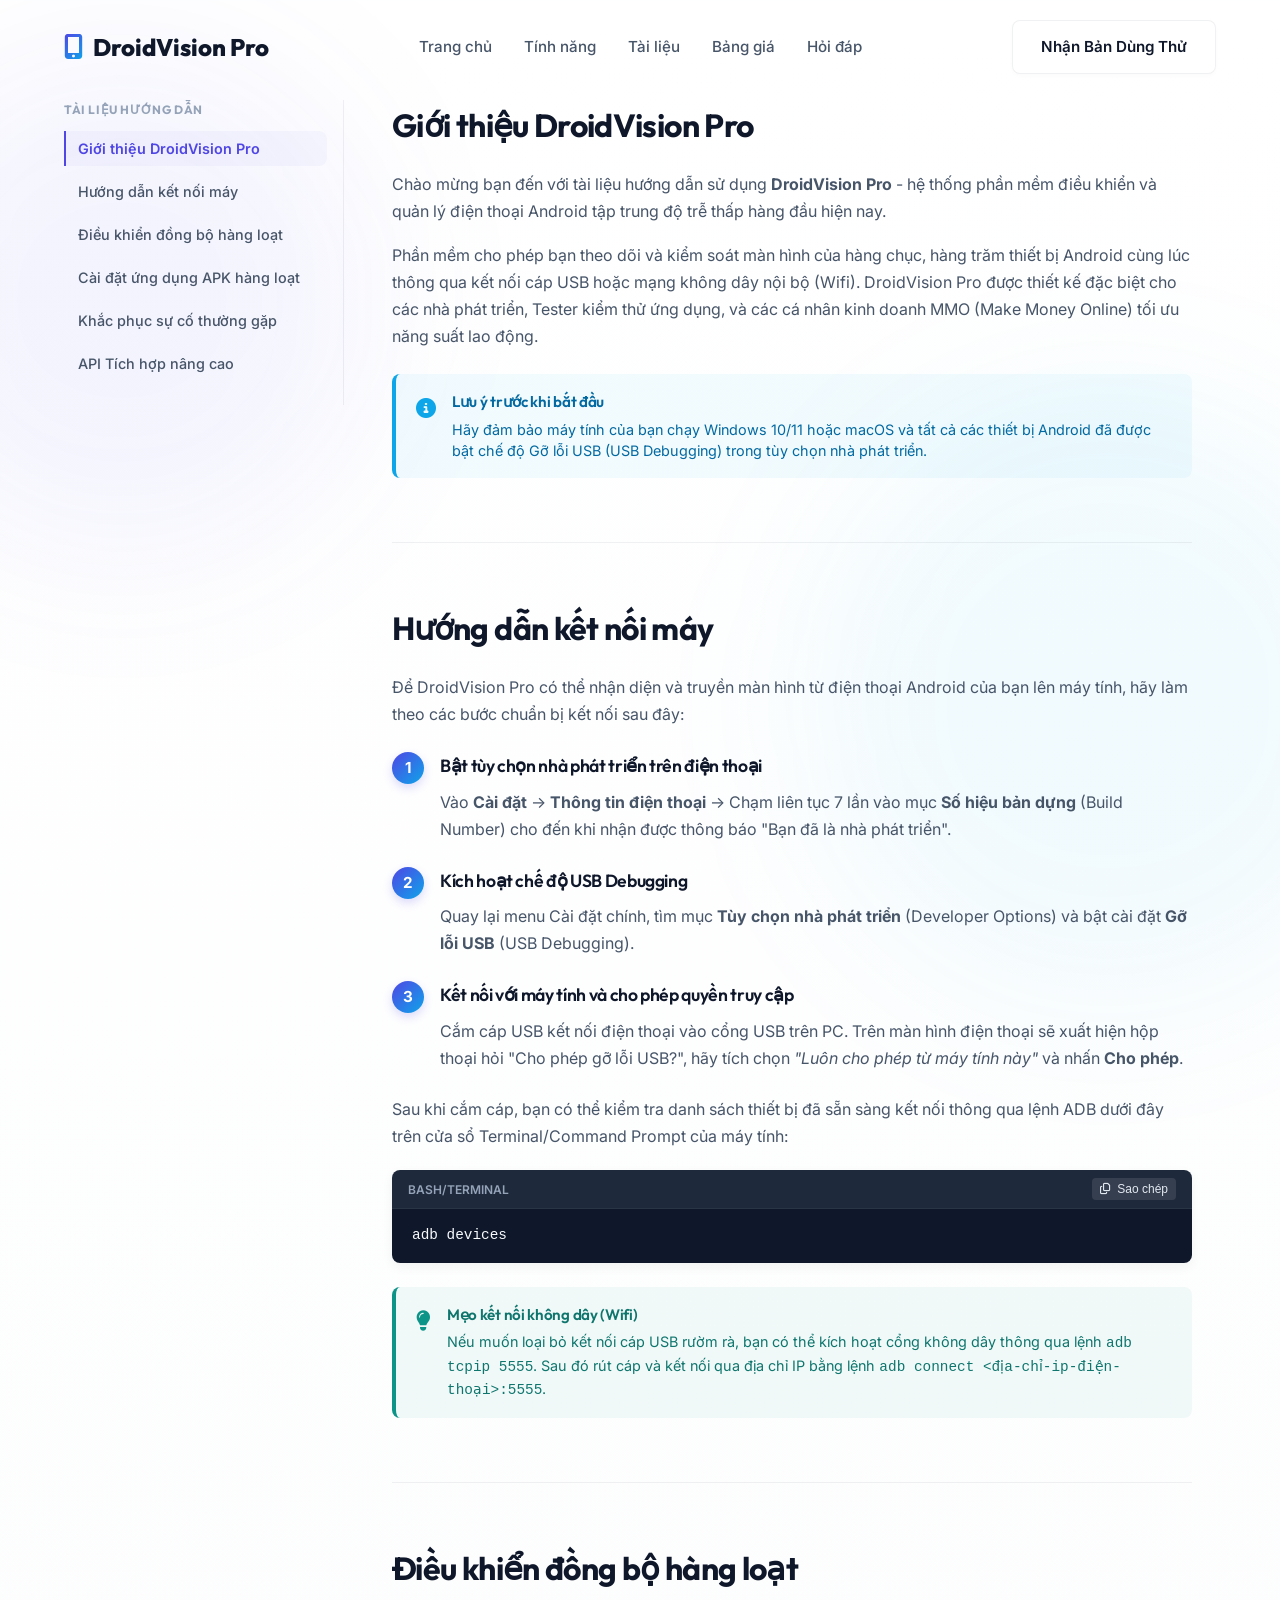
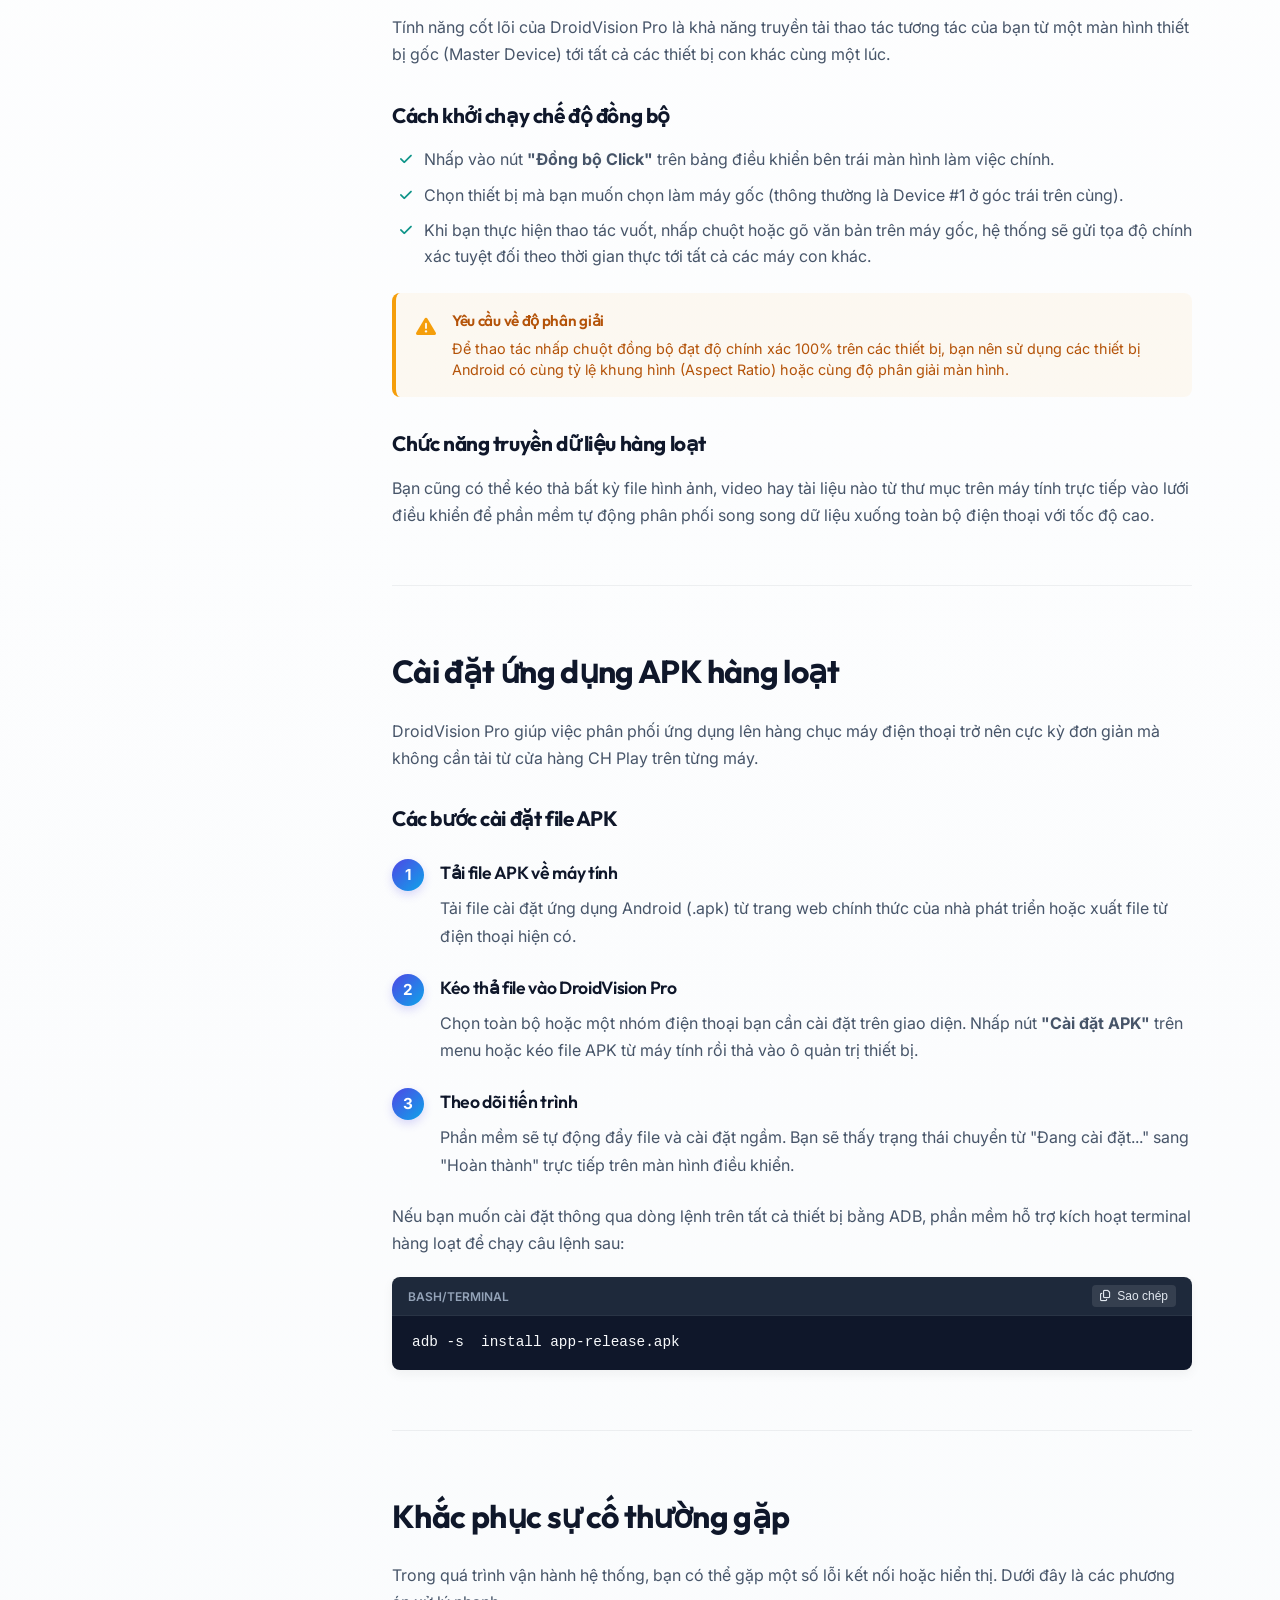
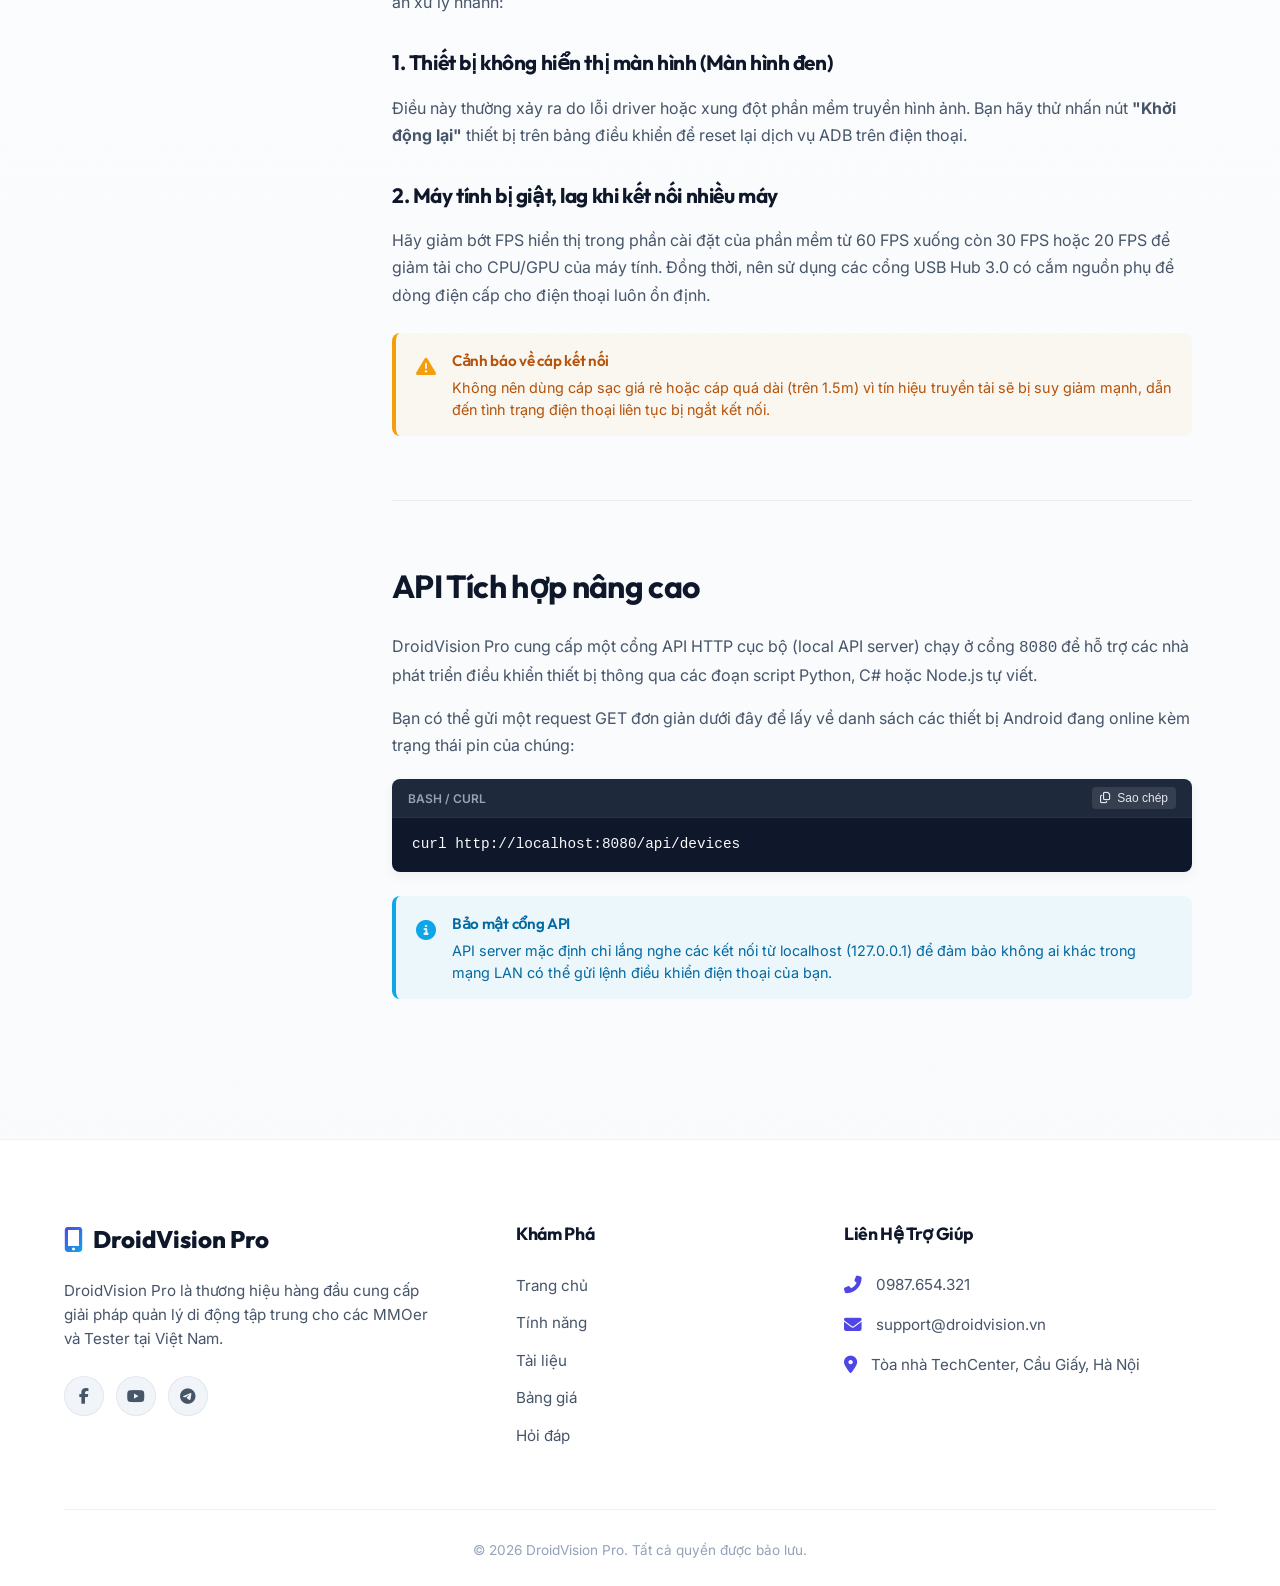
==== docs.html @ 3926209d "test a" ====
<!DOCTYPE html>
<html lang="vi">
<head>
  <meta charset="UTF-8">
  <meta name="viewport" content="width=device-width, initial-scale=1.0">
  <title>Tài liệu hướng dẫn - DroidVision Pro</title>
  <meta name="description" content="Hướng dẫn chi tiết cách kết nối thiết bị Android, điều khiển đồng bộ hàng loạt, cài đặt APK nhanh và khắc phục các sự cố thường gặp trên DroidVision Pro.">
  
  <!-- Font Awesome Icons -->
  <link rel="stylesheet" href="https://cdnjs.cloudflare.com/ajax/libs/font-awesome/6.4.0/css/all.min.css">
  <!-- Custom Stylesheet -->
  <link rel="stylesheet" href="style.css">
</head>
<body>

  <!-- --- HEADER / NAVIGATION --- -->
  <header class="header" id="header">
    <div class="container">
      <a href="index.html" class="logo" id="header-logo">
        <!-- Động: Tải từ data.js -->
      </a>
      
      <nav class="nav-links" id="header-nav-links">
        <!-- Động: Tải các link từ data.js -->
      </nav>

      <div class="nav-cta">
        <a href="index.html#pricing" class="btn btn-secondary" id="header-cta">
          <!-- Động: CTA từ data.js -->
        </a>
      </div>

      <button class="menu-btn" id="menu-open-btn" aria-label="Open mobile menu">
        <i class="fas fa-bars"></i>
      </button>
    </div>
  </header>

  <!-- --- MOBILE NAVIGATION OVERLAY --- -->
  <div class="mobile-nav" id="mobile-nav">
    <!-- Động: Copy link điều hướng vào đây qua JS -->
  </div>

  <!-- --- MAIN DOCUMENTATION CONTENT --- -->
  <main class="docs-layout">
    <!-- Ambient Pastel Orbs to align design theme -->
    <div class="orb orb-1" style="top: 50px; left: -10%;"></div>
    <div class="orb orb-2" style="top: 400px; right: -10%;"></div>

    <div class="container docs-grid">
      
      <!-- Sticky Sidebar Navigation -->
      <aside class="docs-sidebar">
        <h3 class="docs-menu-title" id="docs-sidebar-title">Tài liệu hướng dẫn</h3>
        <ul class="docs-menu-list" id="docs-menu-list">
          <!-- Động: Tải từ docs_data.js -->
        </ul>
      </aside>

      <!-- Documentation Content Area -->
      <article class="docs-content" id="docs-content-area">
        <!-- Động: Tải từ docs_data.js -->
      </article>

    </div>
  </main>

  <!-- --- FOOTER --- -->
  <footer class="footer">
    <div class="container">
      <div class="footer-top">
        <div class="footer-about">
          <div class="logo" id="footer-logo">
            <!-- Động -->
          </div>
          <p class="footer-about-text" id="footer-about-text">
            <!-- Động -->
          </p>
          <div class="footer-socials" id="footer-socials">
            <!-- Động -->
          </div>
        </div>

        <div class="footer-nav">
          <h4 class="footer-title">Khám Phá</h4>
          <ul class="footer-links" id="footer-links-container">
            <!-- Động -->
          </ul>
        </div>

        <div class="footer-info">
          <h4 class="footer-title">Liên Hệ Trợ Giúp</h4>
          <div class="footer-contact" id="footer-contact-container">
            <!-- Động -->
          </div>
        </div>
      </div>

      <div class="footer-bottom">
        <p id="footer-copyright"></p>
      </div>
    </div>
  </footer>

  <!-- Dữ liệu JS -->
  <script src="docs_data.js"></script>
  <script src="data.js"></script>
  <!-- Logic JS chính (phát triển các thành phần Header/Footer động) -->
  <script src="main.js"></script>

  <!-- Script bổ trợ trang tài liệu -->
  <script>
    // Hàm copy nội dung của code block
    function copyCode(button) {
      const container = button.closest('.docs-code-container');
      const codeElement = container.querySelector('.docs-code-pre code');
      if (!codeElement) return;

      const codeText = codeElement.textContent;

      navigator.clipboard.writeText(codeText).then(() => {
        const originalHTML = button.innerHTML;
        button.innerHTML = '<i class="fas fa-check"></i> Đã sao chép';
        button.style.backgroundColor = 'rgba(16, 185, 129, 0.2)';
        button.style.color = '#10b981';

        setTimeout(() => {
          button.innerHTML = originalHTML;
          button.style.backgroundColor = '';
          button.style.color = '';
        }, 2000);
      }).catch(err => {
        console.error('Không thể sao chép văn bản: ', err);
      });
    }

    // Render động nội dung tài liệu từ docsData
    document.addEventListener('DOMContentLoaded', () => {
      const docs = window.docsData;
      if (!docs) {
        console.error("Không tìm thấy dữ liệu docsData từ docs_data.js!");
        return;
      }

      // Đặt tiêu đề sidebar
      const sidebarTitle = document.getElementById('docs-sidebar-title');
      if (sidebarTitle && docs.title) {
        sidebarTitle.textContent = docs.title;
      }

      // Render danh mục bên trái
      const menuList = document.getElementById('docs-menu-list');
      if (menuList) {
        menuList.innerHTML = docs.sections.map((section, idx) => `
          <li class="docs-menu-item ${idx === 0 ? 'active' : ''}" data-target="${section.id}">
            <a href="#${section.id}">${section.title}</a>
          </li>
        `).join('');
      }

      // Render nội dung bên phải
      const contentArea = document.getElementById('docs-content-area');
      if (contentArea) {
        contentArea.innerHTML = docs.sections.map(section => {
          const blocksHtml = section.content.map(block => {
            switch(block.type) {
              case 'paragraph':
                return `<p class="docs-text">${block.text}</p>`;
              case 'subtitle':
                return `<h3 class="docs-section-subtitle">${block.text}</h3>`;
              case 'callout':
                return `
                  <div class="docs-callout ${block.style}">
                    <div class="docs-callout-icon"><i class="fas ${block.icon}"></i></div>
                    <div class="docs-callout-content">
                      <h4 class="docs-callout-title">${block.title}</h4>
                      <p class="docs-callout-desc">${block.desc}</p>
                    </div>
                  </div>
                `;
              case 'steps':
                const stepsHtml = block.items.map(step => `
                  <div class="docs-step">
                    <h4 class="docs-step-title">${step.title}</h4>
                    <p class="docs-text">${step.text}</p>
                  </div>
                `).join('');
                return `<div class="docs-steps">${stepsHtml}</div>`;
              case 'list':
                const listHtml = block.items.map(item => `<li>${item}</li>`).join('');
                return `<ul class="docs-list">${listHtml}</ul>`;
              case 'code':
                return `
                  <div class="docs-code-container">
                    <div class="docs-code-header">
                      <span class="docs-code-lang">${block.lang}</span>
                      <button class="docs-copy-btn" onclick="copyCode(this)"><i class="far fa-copy"></i> Sao chép</button>
                    </div>
                    <div class="docs-code-pre">
                      <pre><code>${block.code}</code></pre>
                    </div>
                  </div>
                `;
              default:
                return '';
            }
          }).join('');

          return `
            <section id="${section.id}" class="docs-section">
              <h2 class="docs-section-title">${section.title}</h2>
              ${blocksHtml}
            </section>
          `;
        }).join('');
      }

      // Khởi chạy Scrollspy
      initScrollspy();
    });

    // Scrollspy và chuyển đổi active trên sidebar menu khi click hoặc cuộn
    function initScrollspy() {
      const sections = document.querySelectorAll('.docs-section');
      const menuItems = document.querySelectorAll('.docs-menu-item');

      function activeMenuOnScroll() {
        let currentSectionId = '';
        const scrollPosition = window.scrollY + 160; // offset tương ứng với thanh header sticky

        sections.forEach(section => {
          const sectionTop = section.offsetTop;
          const sectionHeight = section.offsetHeight;

          if (scrollPosition >= sectionTop && scrollPosition < sectionTop + sectionHeight) {
            currentSectionId = section.getAttribute('id');
          }
        });

        if (currentSectionId) {
          menuItems.forEach(item => {
            item.classList.remove('active');
            if (item.getAttribute('data-target') === currentSectionId) {
              item.classList.add('active');
            }
          });
        }

        // Nếu ở đầu trang thì mặc định highlight mục đầu tiên
        if (window.scrollY < 100 && menuItems.length > 0) {
          menuItems.forEach(item => item.classList.remove('active'));
          menuItems[0].classList.add('active');
        }
      }

      window.addEventListener('scroll', activeMenuOnScroll);
      activeMenuOnScroll(); // chạy lần đầu khi load
    }
  </script>
</body>
</html>
---- style.css ----
/* Import Google Fonts - Outfit & Inter */
@import url('https://fonts.googleapis.com/css2?family=Inter:wght@300;400;500;600;700&family=Outfit:wght@400;500;600;700;800&display=swap');

/* --- Cấu hình biến CSS toàn hệ thống (Light Theme) --- */
:root {
  --font-primary: 'Inter', sans-serif;
  --font-display: 'Outfit', sans-serif;

  /* Bảng màu chính (Premium Light Mode) */
  --bg-main: #f8fafc; /* Xám Slate cực nhạt */
  --bg-section-alt: #f1f5f9; /* Xám Slate nhạt hơn để chia khối */
  --bg-surface: rgba(255, 255, 255, 0.75);
  --bg-surface-hover: rgba(255, 255, 255, 0.95);
  --border-color: rgba(15, 23, 42, 0.06);
  --border-color-active: rgba(79, 70, 229, 0.3);

  --text-primary: #0f172a; /* Xám đen Slate đậm */
  --text-secondary: #475569; /* Xám Slate vừa */
  --text-muted: #94a3b8; /* Xám nhạt */

  --color-primary: #4f46e5; /* Indigo */
  --color-secondary: #0ea5e9; /* Sky Blue */
  --color-accent: #0d9488; /* Teal */

  --gradient-primary: linear-gradient(135deg, #4f46e5 0%, #0ea5e9 100%);
  --gradient-secondary: linear-gradient(135deg, #ec4899 0%, #8b5cf6 100%);
  --gradient-light-bg: linear-gradient(180deg, #ffffff 0%, #f8fafc 100%);
  
  --shadow-card: 0 10px 30px rgba(15, 23, 42, 0.03), 0 1px 3px rgba(15, 23, 42, 0.02);
  --shadow-glow: 0 15px 35px rgba(79, 70, 229, 0.08);
  --shadow-window: 0 30px 60px rgba(15, 23, 42, 0.12), 0 5px 15px rgba(15, 23, 42, 0.04);

  --radius-sm: 8px;
  --radius-md: 16px;
  --radius-lg: 24px;

  --transition-fast: 0.2s ease;
  --transition-normal: 0.3s cubic-bezier(0.4, 0, 0.2, 1);
  --transition-slow: 0.6s cubic-bezier(0.4, 0, 0.2, 1);
}

/* --- Khởi tạo và thiết lập cơ bản --- */
* {
  margin: 0;
  padding: 0;
  box-sizing: border-box;
}

html {
  scroll-behavior: smooth;
}

body {
  font-family: var(--font-primary);
  background-color: var(--bg-main);
  background-image: var(--gradient-light-bg);
  color: var(--text-primary);
  line-height: 1.6;
  overflow-x: hidden;
  position: relative;
}

a {
  text-decoration: none;
  color: inherit;
  transition: var(--transition-fast);
}

img {
  max-width: 100%;
  height: auto;
  display: block;
}

/* --- Container chung --- */
.container {
  width: 100%;
  max-width: 1200px;
  margin: 0 auto;
  padding: 0 24px;
}

/* --- Hiệu ứng chữ chuyển màu --- */
.text-gradient {
  background: var(--gradient-primary);
  -webkit-background-clip: text;
  -webkit-text-fill-color: transparent;
}

/* --- Typography hệ thống --- */
h1, h2, h3, h4 {
  font-family: var(--font-display);
  font-weight: 700;
  letter-spacing: -0.02em;
}

.section-header {
  text-align: center;
  margin-bottom: 60px;
  max-width: 700px;
  margin-left: auto;
  margin-right: auto;
}

.section-badge {
  display: inline-block;
  padding: 6px 16px;
  border-radius: 100px;
  background: rgba(79, 70, 229, 0.06);
  border: 1px solid rgba(79, 70, 229, 0.1);
  color: var(--color-primary);
  font-size: 0.85rem;
  font-weight: 600;
  margin-bottom: 16px;
  text-transform: uppercase;
  letter-spacing: 0.05em;
}

.section-title {
  font-size: 2.5rem;
  line-height: 1.2;
  margin-bottom: 16px;
  color: var(--text-primary);
}

.section-subtitle {
  color: var(--text-secondary);
  font-size: 1.1rem;
}

/* --- Thiết kế Nút (Buttons) --- */
.btn {
  display: inline-flex;
  align-items: center;
  justify-content: center;
  padding: 14px 28px;
  font-weight: 600;
  border-radius: var(--radius-sm);
  transition: var(--transition-normal);
  font-size: 0.95rem;
  cursor: pointer;
  border: none;
  font-family: var(--font-primary);
  gap: 8px;
}

.btn-primary {
  background: var(--gradient-primary);
  color: #fff;
  box-shadow: 0 4px 15px rgba(79, 70, 229, 0.2);
}

.btn-primary:hover {
  transform: translateY(-2px);
  box-shadow: 0 8px 25px rgba(79, 70, 229, 0.35);
}

.btn-secondary {
  background: #ffffff;
  color: var(--text-primary);
  border: 1px solid var(--border-color);
  box-shadow: 0 2px 4px rgba(0, 0, 0, 0.02);
}

.btn-secondary:hover {
  background: var(--bg-section-alt);
  border-color: rgba(0, 0, 0, 0.1);
  transform: translateY(-2px);
}

/* --- Navigation Bar --- */
.header {
  position: fixed;
  top: 0;
  left: 0;
  right: 0;
  z-index: 1000;
  padding: 20px 0;
  transition: var(--transition-normal);
}

.header.scrolled {
  background: rgba(255, 255, 255, 0.85);
  backdrop-filter: blur(16px);
  padding: 14px 0;
  border-bottom: 1px solid var(--border-color);
  box-shadow: 0 4px 20px rgba(0, 0, 0, 0.02);
}

.header .container {
  display: flex;
  align-items: center;
  justify-content: space-between;
}

.logo {
  display: flex;
  align-items: center;
  gap: 10px;
  font-size: 1.5rem;
  font-family: var(--font-display);
  font-weight: 800;
  color: var(--text-primary);
}

.logo i {
  color: var(--color-primary);
  font-size: 1.6rem;
  background: var(--gradient-primary);
  -webkit-background-clip: text;
  -webkit-text-fill-color: transparent;
}

.nav-links {
  display: flex;
  gap: 32px;
  align-items: center;
}

.nav-link {
  color: var(--text-secondary);
  font-weight: 500;
  font-size: 0.95rem;
}

.nav-link:hover {
  color: var(--color-primary);
}

.nav-cta {
  display: flex;
  align-items: center;
}

/* Nút mobile menu hamburger */
.menu-btn {
  display: none;
  background: transparent;
  border: none;
  color: var(--text-primary);
  font-size: 1.5rem;
  cursor: pointer;
}

/* --- Hero Section --- */
.hero {
  padding-top: 160px;
  padding-bottom: 80px;
  position: relative;
  overflow: hidden;
}

.hero-grid {
  display: grid;
  grid-template-columns: 1fr 1.1fr;
  align-items: center;
  gap: 50px;
}

.hero-badge {
  display: inline-flex;
  align-items: center;
  gap: 8px;
  padding: 6px 14px;
  background: rgba(14, 165, 230, 0.08);
  border: 1px solid rgba(14, 165, 230, 0.15);
  color: var(--color-secondary);
  border-radius: 100px;
  font-size: 0.85rem;
  font-weight: 600;
  margin-bottom: 20px;
}

.hero-badge i {
  font-size: 0.8rem;
}

.hero-title {
  font-size: 3.5rem;
  line-height: 1.15;
  margin-bottom: 20px;
  color: var(--text-primary);
}

.hero-subtitle {
  color: var(--text-secondary);
  font-size: 1.15rem;
  margin-bottom: 30px;
  max-width: 520px;
}

.hero-list-features {
  list-style: none;
  margin-bottom: 40px;
}

.hero-list-features li {
  display: flex;
  align-items: center;
  gap: 12px;
  color: var(--text-secondary);
  font-weight: 500;
  margin-bottom: 12px;
  font-size: 1rem;
}

.hero-list-features li i {
  color: var(--color-accent);
  font-size: 1.1rem;
}

.hero-ctas {
  display: flex;
  gap: 16px;
}

/* --- KHỐI CẦU PHÁT SÁNG NỀN (Ambient Pastel Orbs) --- */
.orb {
  position: absolute;
  border-radius: 50%;
  filter: blur(80px);
  z-index: -1;
  pointer-events: none;
}

.orb-1 {
  top: 10%;
  left: -10%;
  width: 500px;
  height: 500px;
  background: rgba(79, 70, 229, 0.06);
  animation: drift 15s ease-in-out infinite alternate;
}

.orb-2 {
  top: 30%;
  right: -10%;
  width: 600px;
  height: 600px;
  background: rgba(14, 165, 230, 0.05);
  animation: drift 20s ease-in-out infinite alternate-reverse;
}

.orb-3 {
  bottom: 10%;
  left: 20%;
  width: 400px;
  height: 400px;
  background: rgba(16, 185, 129, 0.04);
}

@keyframes drift {
  0% { transform: translate(0, 0) scale(1); }
  100% { transform: translate(50px, 50px) scale(1.1); }
}


/* ========================================================
   BỘ GIẢ LẬP TƯƠNG TÁC HERO SIMULATOR (LIGHT THEME)
   ======================================================== */
.simulator-wrapper {
  perspective: 1000px;
  width: 100%;
}

.simulator-window {
  background: #ffffff;
  border: 1px solid rgba(15, 23, 42, 0.08);
  border-radius: var(--radius-md);
  box-shadow: var(--shadow-window);
  overflow: hidden;
  display: flex;
  flex-direction: column;
  height: 480px;
  transform: rotateY(-3deg) rotateX(1deg);
  transition: transform 0.5s ease;
}

.simulator-window:hover {
  transform: rotateY(0deg) rotateX(0deg);
}

/* Sim Header */
.sim-header {
  background: #f1f5f9;
  border-bottom: 1px solid rgba(15, 23, 42, 0.06);
  padding: 12px 20px;
  display: flex;
  align-items: center;
  justify-content: space-between;
  user-select: none;
}

.sim-dots {
  display: flex;
  gap: 6px;
}

.sim-dots .dot {
  width: 10px;
  height: 10px;
  border-radius: 50%;
}

.sim-dots .dot.red { background: #ff5f56; }
.sim-dots .dot.yellow { background: #ffbd2e; }
.sim-dots .dot.green { background: #27c93f; }

.sim-title {
  font-size: 0.78rem;
  font-weight: 600;
  color: var(--text-secondary);
  font-family: var(--font-primary);
}

.sim-status {
  display: flex;
  align-items: center;
  gap: 6px;
  font-size: 0.75rem;
  font-weight: 600;
  color: var(--color-accent);
}

.pulse-indicator {
  width: 8px;
  height: 8px;
  background-color: var(--color-accent);
  border-radius: 50%;
  box-shadow: 0 0 0 rgba(16, 185, 129, 0.4);
  animation: pulse-green 1.5s infinite;
}

@keyframes pulse-green {
  0% { box-shadow: 0 0 0 0 rgba(16, 185, 129, 0.7); }
  70% { box-shadow: 0 0 0 8px rgba(16, 185, 129, 0); }
  100% { box-shadow: 0 0 0 0 rgba(16, 185, 129, 0); }
}

/* Sim Content Body */
.sim-body {
  display: flex;
  flex: 1;
  overflow: hidden;
  background: #f8fafc;
}

/* Sim Sidebar */
.sim-sidebar {
  width: 170px;
  background: #ffffff;
  border-right: 1px solid rgba(15, 23, 42, 0.05);
  padding: 16px 12px;
  display: flex;
  flex-direction: column;
  gap: 8px;
}

.sim-sidebar-title {
  font-size: 0.68rem;
  font-weight: 700;
  color: var(--text-muted);
  letter-spacing: 0.05em;
  margin-bottom: 8px;
  padding-left: 8px;
}

.sim-action-btn {
  width: 100%;
  padding: 10px 12px;
  border-radius: var(--radius-sm);
  background: transparent;
  border: 1px solid transparent;
  color: var(--text-secondary);
  font-size: 0.8rem;
  font-weight: 600;
  text-align: left;
  cursor: pointer;
  display: flex;
  align-items: center;
  gap: 10px;
  transition: var(--transition-fast);
}

.sim-action-btn i {
  font-size: 0.85rem;
  width: 16px;
  text-align: center;
}

.sim-action-btn:hover {
  background: #f1f5f9;
  color: var(--text-primary);
}

.sim-action-btn.active {
  background: rgba(79, 70, 229, 0.06);
  border-color: rgba(79, 70, 229, 0.15);
  color: var(--color-primary);
}

.sim-hud-stats {
  margin-top: auto;
  border-top: 1px solid rgba(15, 23, 42, 0.05);
  padding-top: 12px;
  display: flex;
  flex-direction: column;
  gap: 6px;
}

.hud-stat-item {
  display: flex;
  justify-content: space-between;
  font-size: 0.72rem;
  font-weight: 500;
}

.hud-stat-item .label { color: var(--text-muted); }
.hud-stat-item .val { font-weight: 600; }
.hud-stat-item .text-green { color: var(--color-accent); }
.hud-stat-item .text-blue { color: var(--color-secondary); }

/* Sim Phones Grid */
.sim-phones-grid {
  flex: 1;
  display: grid;
  grid-template-columns: 1fr 1fr;
  grid-template-rows: 1fr 1fr;
  gap: 12px;
  padding: 16px;
  overflow: hidden;
}

/* Phone Card */
.sim-phone-card {
  background: #ffffff;
  border: 1px solid rgba(15, 23, 42, 0.06);
  border-radius: var(--radius-sm);
  padding: 8px;
  display: flex;
  flex-direction: column;
  box-shadow: 0 4px 10px rgba(0, 0, 0, 0.01);
  overflow: hidden;
}

.phone-info-bar {
  display: flex;
  justify-content: space-between;
  font-size: 0.65rem;
  font-weight: 600;
  color: var(--text-secondary);
  margin-bottom: 6px;
}

.phone-info-bar .phone-ip {
  color: var(--text-muted);
}

.phone-screen-container {
  flex: 1;
  background: #000000;
  border-radius: 6px;
  position: relative;
  overflow: hidden;
  box-shadow: inset 0 0 10px rgba(0, 0, 0, 0.8);
}

/* Phone notch camera */
.phone-notch {
  position: absolute;
  top: 2px;
  left: 50%;
  transform: translateX(-50%);
  width: 30px;
  height: 6px;
  background: #000;
  border-radius: 10px;
  z-index: 10;
}

/* Phone App Mockup */
.phone-screen {
  width: 100%;
  height: 100%;
  display: flex;
  flex-direction: column;
  background: #f8fafc;
  color: #000;
  font-size: 0.6rem;
  transition: transform 0.5s ease;
}

/* APP: Facebook */
.app-facebook {
  background: #f0f2f5;
}
.app-facebook .app-header {
  background: #ffffff;
  padding: 4px 6px;
  border-bottom: 1px solid #e4e6eb;
  color: #1877f2;
  font-weight: 700;
  display: flex;
  align-items: center;
  gap: 4px;
}
.app-facebook .app-body {
  padding: 4px;
  display: flex;
  flex-direction: column;
  gap: 4px;
  overflow: hidden;
}
.app-facebook .post-card {
  background: #ffffff;
  border-radius: 4px;
  padding: 4px;
  display: flex;
  gap: 4px;
}
.app-facebook .avatar {
  width: 10px;
  height: 10px;
  border-radius: 50%;
  background: #ccc;
}
.app-facebook .post-lines {
  display: flex;
  flex-direction: column;
  gap: 2px;
  flex: 1;
}
.app-facebook .line {
  height: 3px;
  background: #e4e6eb;
  border-radius: 2px;
}
.app-facebook .line.short { width: 40%; }
.app-facebook .line.long { width: 90%; }
.app-facebook .app-footer {
  margin-top: auto;
  background: #ffffff;
  border-top: 1px solid #e4e6eb;
  display: flex;
  justify-content: space-around;
  padding: 3px 0;
}

/* APP: TikTok */
.app-tiktok {
  background: #000000;
  color: #ffffff;
}
.app-tiktok .app-header {
  display: flex;
  justify-content: center;
  gap: 10px;
  padding: 4px 0;
  font-weight: 600;
}
.app-tiktok .app-header span.active {
  border-bottom: 1.5px solid #fff;
}
.app-tiktok .tiktok-video {
  flex: 1;
  position: relative;
  display: flex;
  align-items: center;
  justify-content: center;
}
.app-tiktok .tiktok-logo {
  font-size: 2.2rem;
  color: #25f4ee;
  text-shadow: 2px 0 #fe2c55;
  opacity: 0.35;
}
.app-tiktok .tiktok-actions {
  position: absolute;
  right: 4px;
  bottom: 10px;
  display: flex;
  flex-direction: column;
  gap: 6px;
}
.app-tiktok .action-circle {
  width: 14px;
  height: 14px;
  border-radius: 50%;
  background: rgba(255,255,255,0.15);
  display: flex;
  align-items: center;
  justify-content: center;
  font-size: 0.45rem;
}
.app-tiktok .action-circle.text-red {
  color: #fe2c55;
}
.app-tiktok .tiktok-desc {
  position: absolute;
  left: 6px;
  bottom: 6px;
  display: flex;
  flex-direction: column;
  gap: 2px;
}
.app-tiktok .user { font-weight: 600; color: #fff; }
.app-tiktok .desc-line { color: rgba(255,255,255,0.8); }

/* APP: Shopee */
.app-shopee {
  background: #f5f5f5;
}
.app-shopee .bg-orange {
  background: #ee4d2d;
}
.app-shopee .app-header {
  padding: 4px 6px;
  display: flex;
  align-items: center;
  gap: 4px;
}
.app-shopee .app-body {
  padding: 4px;
  display: flex;
  flex-direction: column;
  gap: 4px;
}
.app-shopee .shopee-search {
  height: 8px;
  background: #ffffff;
  border-radius: 2px;
  border: 1px solid #ee4d2d;
}
.app-shopee .shopee-products-grid {
  display: grid;
  grid-template-columns: 1fr 1fr;
  gap: 4px;
}
.app-shopee .shopee-item {
  height: 40px;
  background: #ffffff;
  border-radius: 2px;
}
.app-shopee .app-footer {
  margin-top: auto;
  background: #ffffff;
  display: flex;
  justify-content: space-around;
  padding: 3px 0;
  border-top: 1px solid #e8e8e8;
}

/* APP: Chrome Browser */
.app-chrome .bg-light {
  background: #f1f3f4;
}
.app-chrome .app-header {
  padding: 4px;
  border-bottom: 1px solid #dadce0;
}
.app-chrome .chrome-search-bar {
  background: #ffffff;
  border-radius: 10px;
  padding: 2px 8px;
  font-size: 0.5rem;
  border: 1px solid #dadce0;
  color: #3c4043;
}
.app-chrome .app-body {
  padding: 6px;
}
.app-chrome .chrome-web-page {
  background: #ffffff;
  border: 1px solid #dadce0;
  border-radius: 4px;
  padding: 6px;
  display: flex;
  flex-direction: column;
  gap: 4px;
  min-height: 100px;
}
.app-chrome .web-banner {
  height: 20px;
  background: #e8eaed;
  border-radius: 2px;
}
.app-chrome .web-line {
  height: 3px;
  background: #f1f3f4;
  border-radius: 2px;
}

/* INTERACTIVE OVERLAYS IN PHONES */

/* Overlay: Click ripple */
.click-ripple {
  position: absolute;
  width: 16px;
  height: 16px;
  background: rgba(79, 70, 229, 0.4);
  border: 1.5px solid #4f46e5;
  border-radius: 50%;
  top: 50%;
  left: 50%;
  transform: translate(-50%, -50%) scale(0);
  opacity: 0;
  pointer-events: none;
  z-index: 5;
}

.click-ripple.animate {
  animation: ripple-out 0.6s cubic-bezier(0.1, 0.8, 0.3, 1);
}

@keyframes ripple-out {
  0% { transform: translate(-50%, -50%) scale(0); opacity: 1; }
  100% { transform: translate(-50%, -50%) scale(2.2); opacity: 0; }
}

/* Overlay: File Transfer */
.file-transfer-overlay {
  position: absolute;
  top: 0;
  left: 0;
  width: 100%;
  height: 100%;
  background: rgba(255, 255, 255, 0.85);
  display: flex;
  flex-direction: column;
  align-items: center;
  justify-content: center;
  gap: 8px;
  opacity: 0;
  pointer-events: none;
  z-index: 6;
  font-size: 0.68rem;
  color: var(--color-primary);
  font-weight: 600;
  padding: 0 12px;
  transition: opacity 0.3s ease;
}

.file-transfer-overlay.active {
  opacity: 1;
}

.file-transfer-overlay .progress-bar {
  width: 100%;
  height: 5px;
  background: #e2e8f0;
  border-radius: 100px;
  overflow: hidden;
}

.file-transfer-overlay .progress-fill {
  width: 0%;
  height: 100%;
  background: var(--gradient-primary);
  transition: width 0.1s linear;
}

/* Overlay: APK Installation */
.apk-progress-overlay {
  position: absolute;
  top: 0;
  left: 0;
  width: 100%;
  height: 100%;
  background: rgba(255, 255, 255, 0.85);
  display: flex;
  flex-direction: column;
  align-items: center;
  justify-content: center;
  gap: 8px;
  opacity: 0;
  pointer-events: none;
  z-index: 6;
  font-size: 0.68rem;
  color: var(--text-primary);
  font-weight: 600;
  padding: 0 12px;
  transition: opacity 0.3s ease;
}

.apk-progress-overlay.active {
  opacity: 1;
}

.apk-progress-overlay .progress-bar {
  width: 100%;
  height: 5px;
  background: #e2e8f0;
  border-radius: 100px;
  overflow: hidden;
}

.apk-progress-overlay .progress-fill {
  width: 0%;
  height: 100%;
  background: var(--gradient-primary);
  transition: width 0.1s linear;
}

/* Overlay: Rebooting */
.reboot-overlay {
  position: absolute;
  top: 0;
  left: 0;
  width: 100%;
  height: 100%;
  background: #000000;
  color: #ffffff;
  display: flex;
  flex-direction: column;
  align-items: center;
  justify-content: center;
  gap: 6px;
  opacity: 0;
  pointer-events: none;
  z-index: 7;
  font-size: 0.65rem;
  font-weight: 500;
  transition: opacity 0.3s ease;
}

.reboot-overlay.active {
  opacity: 1;
}

.reboot-overlay i {
  font-size: 1.4rem;
  animation: pulse-white 1.2s infinite alternate;
}

@keyframes pulse-white {
  0% { transform: scale(0.9); opacity: 0.6; }
  100% { transform: scale(1.1); opacity: 1; }
}


/* --- Workflow Section (Setup Steps) --- */
.workflow {
  padding: 60px 0;
  border-top: 1px solid var(--border-color);
  border-bottom: 1px solid var(--border-color);
  background: #ffffff;
}

.workflow-steps {
  display: grid;
  grid-template-columns: repeat(3, 1fr);
  gap: 30px;
  margin-top: 40px;
  position: relative;
}

/* Đường nối đứt đoạn giữa các bước trên Desktop */
@media (min-width: 769px) {
  .workflow-steps::before {
    content: '';
    position: absolute;
    top: 50px;
    left: 15%;
    right: 15%;
    height: 2px;
    background: linear-gradient(90deg, transparent, rgba(79, 70, 229, 0.15) 30%, rgba(79, 70, 229, 0.15) 70%, transparent);
    z-index: 1;
  }
}

.workflow-step-card {
  background: #ffffff;
  border: 1px solid var(--border-color);
  border-radius: var(--radius-md);
  padding: 32px;
  box-shadow: var(--shadow-card);
  transition: var(--transition-normal);
  position: relative;
  z-index: 2;
}

.workflow-step-card:hover {
  transform: translateY(-6px);
  border-color: rgba(79, 70, 229, 0.2);
  box-shadow: 0 20px 40px rgba(79, 70, 229, 0.04);
}

.step-header {
  display: flex;
  justify-content: space-between;
  align-items: center;
  margin-bottom: 20px;
}

.step-number {
  font-family: var(--font-display);
  font-size: 2.5rem;
  font-weight: 800;
  line-height: 1;
  background: var(--gradient-primary);
  -webkit-background-clip: text;
  -webkit-text-fill-color: transparent;
  opacity: 0.8;
}

.step-icon-box {
  width: 48px;
  height: 48px;
  border-radius: 50%;
  background: rgba(79, 70, 229, 0.05);
  color: var(--color-primary);
  display: flex;
  align-items: center;
  justify-content: center;
  font-size: 1.25rem;
  box-shadow: 0 4px 10px rgba(79, 70, 229, 0.05);
}

.workflow-step-card:hover .step-icon-box {
  background: var(--gradient-primary);
  color: #ffffff;
  transform: rotate(360deg);
  transition: transform 0.6s ease, background 0.3s ease;
}

.step-title {
  font-size: 1.2rem;
  font-weight: 700;
  color: var(--text-primary);
  margin-bottom: 10px;
}

.step-desc {
  font-size: 0.95rem;
  color: var(--text-secondary);
  line-height: 1.5;
}

/* Responsive cho Workflow */
@media (max-width: 768px) {
  .workflow-steps {
    grid-template-columns: 1fr;
    gap: 20px;
  }
}

/* --- Features Section (Interactive Showcase) --- */
.features {
  padding: 60px 0;
  background: var(--bg-section-alt);
}

.features-interactive {
  display: grid;
  grid-template-columns: 400px 1fr;
  gap: 50px;
  margin-top: 50px;
}

.features-tabs {
  display: flex;
  flex-direction: column;
  gap: 16px;
}

.feature-tab {
  background: #ffffff;
  border: 1px solid var(--border-color);
  border-radius: var(--radius-md);
  padding: 24px;
  cursor: pointer;
  transition: var(--transition-normal);
  text-align: left;
  display: flex;
  gap: 20px;
  box-shadow: var(--shadow-card);
}

.feature-tab:hover {
  transform: translateY(-2px);
  border-color: rgba(79, 70, 229, 0.15);
}

.feature-tab-icon {
  width: 48px;
  height: 48px;
  border-radius: 12px;
  background: #f1f5f9;
  display: flex;
  align-items: center;
  justify-content: center;
  color: var(--text-secondary);
  font-size: 1.25rem;
  flex-shrink: 0;
  transition: var(--transition-normal);
}

.feature-tab-info {
  display: flex;
  flex-direction: column;
  gap: 6px;
}

.feature-tab-title {
  font-size: 1.15rem;
  font-weight: 700;
  color: var(--text-primary);
}

.feature-tab-desc {
  color: var(--text-secondary);
  font-size: 0.9rem;
  line-height: 1.4;
}

/* Tab trạng thái Active */
.feature-tab.active {
  background: #ffffff;
  border-color: var(--color-primary);
  box-shadow: 0 10px 25px rgba(79, 70, 229, 0.05);
}

.feature-tab.active .feature-tab-icon {
  background: var(--gradient-primary);
  color: #fff;
  box-shadow: 0 4px 12px rgba(79, 70, 229, 0.2);
}

/* Showcase Content */
.feature-showcase-panel {
  background: #ffffff;
  border: 1px solid var(--border-color);
  border-radius: var(--radius-lg);
  padding: 40px;
  display: flex;
  flex-direction: column; /* Trở lại chiều dọc chuyên nghiệp */
  justify-content: flex-start;
  gap: 24px;
  box-shadow: var(--shadow-card);
  position: relative;
  min-height: 520px;
}

.feature-showcase-text {
  width: 100%;
}

.feature-showcase-title {
  font-size: 1.8rem;
  margin-bottom: 12px;
  color: var(--text-primary);
}

.feature-showcase-desc {
  color: var(--text-secondary);
  font-size: 1rem;
}

.feature-showcase-img-box {
  width: 100%;
  background: transparent; /* Loại bỏ nền xám */
  border: none; /* Loại bỏ viền hộp */
  display: flex;
  align-items: center;
  justify-content: center;
}

.feature-showcase-img {
  width: 100%;
  max-width: 580px; /* Giới hạn độ rộng hợp lý */
  height: auto; /* Chiều cao thích ứng tỷ lệ thực tế */
  border-radius: var(--radius-md);
  box-shadow: 0 15px 35px rgba(0, 0, 0, 0.05); /* Đổ bóng trực tiếp cực sang */
  transition: opacity 0.4s ease;
}

/* --- Gallery Section --- */
.gallery {
  padding: 60px 0;
  background: #ffffff;
}

.gallery-grid {
  display: grid;
  grid-template-columns: repeat(3, 1fr);
  gap: 30px;
}

.gallery-card {
  background: #ffffff;
  border: 1px solid var(--border-color);
  border-radius: var(--radius-md);
  overflow: hidden;
  transition: var(--transition-normal);
  box-shadow: var(--shadow-card);
}

.gallery-card:hover {
  transform: translateY(-8px);
  border-color: rgba(79, 70, 229, 0.2);
  box-shadow: 0 20px 40px rgba(0, 0, 0, 0.03);
}

.gallery-img-container {
  overflow: hidden;
  background: #f1f5f9;
  display: flex;
  align-items: center;
  justify-content: center;
}

.gallery-img {
  width: 100%;
  height: auto;
  display: block;
  transition: transform 0.5s ease;
}

.gallery-card:hover .gallery-img {
  transform: scale(1.08);
}

.gallery-info {
  padding: 24px;
}

.gallery-title {
  font-size: 1.2rem;
  margin-bottom: 8px;
  color: var(--text-primary);
}

.gallery-desc {
  color: var(--text-secondary);
  font-size: 0.9rem;
}

/* --- Pricing Section --- */
.pricing {
  padding: 60px 0;
  background: var(--bg-section-alt);
}

/* Pricing Switch / Toggle */
.pricing-toggle-wrapper {
  display: inline-flex;
  align-items: center;
  justify-content: center;
  gap: 16px;
  margin-top: 30px;
  background: #ffffff;
  padding: 8px 20px;
  border-radius: 100px;
  border: 1px solid var(--border-color);
  box-shadow: var(--shadow-card);
}

.toggle-label {
  font-size: 0.9rem;
  font-weight: 600;
  color: var(--text-secondary);
  cursor: pointer;
  user-select: none;
  transition: var(--transition-fast);
}

.toggle-label.active {
  color: var(--color-primary);
}

.discount-badge {
  font-size: 0.72rem;
  font-weight: 700;
  background: #d1fae5;
  color: #065f46;
  padding: 2px 8px;
  border-radius: 100px;
  margin-left: 4px;
}

.toggle-switch {
  position: relative;
  display: inline-block;
  width: 44px;
  height: 24px;
  cursor: pointer;
}

.toggle-switch input {
  opacity: 0;
  width: 0;
  height: 0;
}

.toggle-slider {
  position: absolute;
  top: 0;
  left: 0;
  right: 0;
  bottom: 0;
  background-color: #cbd5e1;
  border-radius: 100px;
  transition: 0.3s;
}

.toggle-slider:before {
  position: absolute;
  content: "";
  height: 18px;
  width: 18px;
  left: 3px;
  bottom: 3px;
  background-color: white;
  border-radius: 50%;
  transition: 0.3s;
  box-shadow: 0 2px 4px rgba(0, 0, 0, 0.15);
}

.toggle-switch input:checked + .toggle-slider {
  background-color: var(--color-primary);
}

.toggle-switch input:checked + .toggle-slider:before {
  transform: translateX(20px);
}

/* Pricing Grid */
.pricing-grid {
  display: grid;
  grid-template-columns: repeat(3, 1fr);
  gap: 30px;
  margin-top: 40px;
  align-items: stretch;
}

.price-card {
  background: #ffffff;
  border: 1px solid var(--border-color);
  border-radius: var(--radius-lg);
  padding: 40px;
  display: flex;
  flex-direction: column;
  position: relative;
  transition: var(--transition-normal);
  box-shadow: var(--shadow-card);
}

/* Thẻ phổ biến nhất có viền phát sáng nhẹ */
.price-card.popular {
  border-color: var(--color-primary);
  background: #ffffff;
  box-shadow: var(--shadow-glow);
  transform: scale(1.03);
}

.price-card:hover {
  transform: translateY(-10px);
}

.price-card.popular:hover {
  transform: scale(1.03) translateY(-10px);
}

.card-badge {
  position: absolute;
  top: 24px;
  right: 24px;
  background: var(--gradient-primary);
  color: #fff;
  font-size: 0.75rem;
  font-weight: 700;
  padding: 4px 12px;
  border-radius: 100px;
  text-transform: uppercase;
}

.price-name {
  font-size: 1.4rem;
  margin-bottom: 12px;
  color: var(--text-primary);
}

.price-desc {
  color: var(--text-secondary);
  font-size: 0.9rem;
  margin-bottom: 30px;
  min-height: 42px;
}

.price-amount-box {
  display: flex;
  align-items: baseline;
  margin-bottom: 24px;
}

.price-amount {
  font-family: var(--font-display);
  font-size: 2.8rem;
  font-weight: 800;
  color: var(--text-primary);
  transition: transform 0.2s ease, opacity 0.2s ease;
}

.price-term {
  color: var(--text-secondary);
  font-size: 1rem;
  margin-left: 6px;
}

.price-devices {
  font-weight: 700;
  font-size: 0.95rem;
  color: var(--color-primary);
  margin-bottom: 30px;
  padding-bottom: 20px;
  border-bottom: 1px solid var(--border-color);
}

.price-features {
  list-style: none;
  display: flex;
  flex-direction: column;
  gap: 14px;
  margin-bottom: 40px;
  flex-grow: 1;
}

.price-features li {
  display: flex;
  align-items: flex-start;
  gap: 12px;
  font-size: 0.92rem;
  color: var(--text-secondary);
}

.price-features li i {
  color: var(--color-accent);
  margin-top: 4px;
  font-size: 0.95rem;
}

.price-btn {
  width: 100%;
}

/* --- FAQ Section --- */
.faqs {
  padding: 60px 0;
  background: #ffffff;
}

.faqs-list {
  max-width: 800px;
  margin: 0 auto;
  display: flex;
  flex-direction: column;
  gap: 16px;
}

.faq-item {
  background: #ffffff;
  border: 1px solid var(--border-color);
  border-radius: var(--radius-md);
  overflow: hidden;
  transition: var(--transition-normal);
  box-shadow: var(--shadow-card);
}

.faq-header {
  padding: 24px;
  display: flex;
  justify-content: space-between;
  align-items: center;
  cursor: pointer;
  user-select: none;
}

.faq-question {
  font-size: 1.1rem;
  font-weight: 700;
  color: var(--text-primary);
  padding-right: 20px;
}

.faq-toggle {
  font-size: 1rem;
  color: var(--text-secondary);
  transition: transform var(--transition-normal);
}

.faq-body {
  max-height: 0;
  overflow: hidden;
  transition: max-height var(--transition-normal);
}

.faq-answer {
  padding: 0 24px 24px 24px;
  color: var(--text-secondary);
  font-size: 0.95rem;
  line-height: 1.6;
}

/* Trạng thái Accordion active */
.faq-item.active {
  border-color: rgba(79, 70, 229, 0.15);
  box-shadow: 0 10px 25px rgba(0, 0, 0, 0.02);
}

.faq-item.active .faq-toggle {
  transform: rotate(180deg);
  color: var(--color-primary);
}

/* --- Footer Section --- */
.footer {
  background: #ffffff;
  padding: 80px 0 30px 0;
  border-top: 1px solid var(--border-color);
}

.footer-top {
  display: grid;
  grid-template-columns: 1.5fr 1fr 1.5fr;
  gap: 80px;
  margin-bottom: 60px;
}

.footer-about .logo {
  margin-bottom: 20px;
}

.footer-about-text {
  color: var(--text-secondary);
  font-size: 0.95rem;
  margin-bottom: 24px;
}

.footer-socials {
  display: flex;
  gap: 12px;
}

.social-icon {
  width: 40px;
  height: 40px;
  border-radius: 50%;
  background: #f1f5f9;
  border: 1px solid var(--border-color);
  display: flex;
  align-items: center;
  justify-content: center;
  color: var(--text-secondary);
  transition: var(--transition-fast);
}

.social-icon:hover {
  background: var(--gradient-primary);
  color: #fff;
  border-color: transparent;
  transform: translateY(-3px);
}

.footer-title {
  font-size: 1.1rem;
  margin-bottom: 24px;
  color: var(--text-primary);
}

.footer-links {
  list-style: none;
  display: flex;
  flex-direction: column;
  gap: 12px;
}

.footer-links a {
  color: var(--text-secondary);
  font-size: 0.95rem;
}

.footer-links a:hover {
  color: var(--color-primary);
  padding-left: 4px;
}

.footer-contact {
  display: flex;
  flex-direction: column;
  gap: 16px;
}

.contact-item {
  display: flex;
  gap: 14px;
  font-size: 0.95rem;
  color: var(--text-secondary);
}

.contact-item i {
  color: var(--color-primary);
  font-size: 1.1rem;
  margin-top: 3px;
}

.footer-bottom {
  text-align: center;
  padding-top: 30px;
  border-top: 1px solid var(--border-color);
  color: var(--text-muted);
  font-size: 0.85rem;
}

/* --- Mobile Menu overlay --- */
.mobile-nav {
  position: fixed;
  top: 0;
  left: 100%;
  width: 100%;
  height: 100%;
  background: #ffffff;
  z-index: 1100;
  display: flex;
  flex-direction: column;
  justify-content: center;
  align-items: center;
  gap: 30px;
  transition: left 0.4s cubic-bezier(0.77, 0, 0.175, 1);
}

.mobile-nav.open {
  left: 0;
}

.mobile-nav .nav-link {
  font-size: 1.8rem;
  font-family: var(--font-display);
  font-weight: 600;
  color: var(--text-primary);
}

.mobile-nav-close {
  position: absolute;
  top: 30px;
  right: 30px;
  background: transparent;
  border: none;
  color: var(--text-primary);
  font-size: 2rem;
  cursor: pointer;
}

/* --- Scroll Fade-in Animation --- */
.reveal {
  opacity: 0;
  transform: translateY(30px);
  transition: opacity 0.8s ease, transform 0.8s ease;
}

.reveal.active {
  opacity: 1;
  transform: translateY(0);
}


/* --- Responsive (CSS Media Queries) --- */
@media (max-width: 1024px) {
  .hero-title {
    font-size: 2.8rem;
  }
  .hero-grid {
    grid-template-columns: 1fr;
    gap: 50px;
  }
  .simulator-window {
    transform: none;
    max-width: 600px;
    margin: 0 auto;
  }
  .simulator-window:hover {
    transform: none;
  }
  .features-interactive {
    grid-template-columns: 1fr;
    gap: 40px;
  }
  .features-tabs {
    flex-direction: row;
    flex-wrap: wrap;
  }
  .feature-tab {
    flex: 1 1 calc(50% - 8px);
  }
  .feature-showcase-panel {
    padding: 24px;
    gap: 20px;
    min-height: auto;
  }
  .pricing-grid {
    grid-template-columns: 1fr;
    max-width: 500px;
    margin-left: auto;
    margin-right: auto;
  }
  .price-card.popular {
    transform: scale(1);
  }
  .price-card.popular:hover {
    transform: translateY(-10px);
  }
  .footer-top {
    grid-template-columns: 1fr 1fr;
    gap: 50px;
  }
  .footer-about {
    grid-column: span 2;
  }
}

@media (max-width: 768px) {
  .header {
    padding: 16px 0;
  }
  .nav-links, .nav-cta {
    display: none;
  }
  .menu-btn {
    display: block;
  }
  .hero {
    padding-top: 120px;
    padding-bottom: 50px;
  }
  .hero-grid {
    grid-template-columns: 1fr;
    gap: 40px;
    text-align: center;
  }
  .hero-subtitle {
    margin-left: auto;
    margin-right: auto;
  }
  .hero-list-features {
    display: inline-block;
    text-align: left;
    margin-bottom: 30px;
  }
  .hero-ctas {
    justify-content: center;
  }
  .stats-grid {
    grid-template-columns: 1fr 1fr;
    gap: 24px;
  }
  .stat-value {
    font-size: 2.4rem;
  }
  .feature-tab {
    flex: 1 1 100%;
  }
  .feature-showcase-panel {
    padding: 20px;
    gap: 16px;
    min-height: auto;
  }
  .feature-showcase-title {
    font-size: 1.5rem;
  }
  .gallery-grid {
    grid-template-columns: 1fr;
  }
  .footer-top {
    grid-template-columns: 1fr;
    gap: 40px;
  }
  .footer-about {
    grid-column: span 1;
  }
  
  /* Simulator adjustments for mobile */
  .sim-sidebar {
    width: 55px; /* Collapse sidebar on mobile, icons only */
    padding: 10px 4px;
  }
  .sim-sidebar-title, .sim-action-btn span, .sim-hud-stats {
    display: none;
  }
  .sim-action-btn {
    justify-content: center;
    padding: 10px 0;
  }
  .phone-info-bar .phone-ip {
    display: none;
  }
}

/* ========================================================
   TRANG TÀI LIỆU HƯỚNG DẪN (DOCS.HTML) - LIGHT THEME
   ======================================================== */
.docs-layout {
  padding-top: 100px;
  padding-bottom: 80px;
  min-height: calc(100vh - 300px);
}

.docs-grid {
  display: grid;
  grid-template-columns: 280px 1fr;
  gap: 48px;
  align-items: start;
}

/* Sidebar Styling */
.docs-sidebar {
  position: sticky;
  top: 100px;
  max-height: calc(100vh - 140px);
  overflow-y: auto;
  padding-right: 16px;
  border-right: 1px solid var(--border-color);
}

.docs-sidebar::-webkit-scrollbar {
  width: 4px;
}
.docs-sidebar::-webkit-scrollbar-thumb {
  background: var(--text-muted);
  border-radius: 4px;
}

.docs-menu-title {
  font-size: 0.75rem;
  font-weight: 700;
  color: var(--text-muted);
  text-transform: uppercase;
  letter-spacing: 0.05em;
  margin-bottom: 12px;
}

.docs-menu-list {
  list-style: none;
  display: flex;
  flex-direction: column;
  gap: 8px;
  margin-bottom: 24px;
}

.docs-menu-item a {
  display: block;
  font-size: 0.9rem;
  font-weight: 500;
  color: var(--text-secondary);
  padding: 6px 12px;
  border-left: 2px solid transparent;
  transition: all var(--transition-fast);
}

.docs-menu-item a:hover {
  color: var(--color-primary);
  padding-left: 16px;
}

.docs-menu-item.active a {
  color: var(--color-primary);
  font-weight: 600;
  border-left-color: var(--color-primary);
  background: rgba(79, 70, 229, 0.04);
  border-top-right-radius: var(--radius-sm);
  border-bottom-right-radius: var(--radius-sm);
}

/* Docs Content Area */
.docs-content {
  max-width: 800px;
}

.docs-section {
  margin-bottom: 60px;
  scroll-margin-top: 120px; /* Offset for sticky header when jumping links */
}

.docs-section:not(:last-child) {
  border-bottom: 1px solid var(--border-color);
  padding-bottom: 40px;
}

.docs-section-title {
  font-size: 2rem;
  color: var(--text-primary);
  margin-bottom: 20px;
}

.docs-section-subtitle {
  font-size: 1.3rem;
  color: var(--text-primary);
  margin-top: 30px;
  margin-bottom: 15px;
}

.docs-text {
  color: var(--text-secondary);
  font-size: 1rem;
  margin-bottom: 16px;
  line-height: 1.7;
}

.docs-list {
  list-style-type: none;
  margin-left: 8px;
  margin-bottom: 20px;
}

.docs-list li {
  position: relative;
  padding-left: 24px;
  margin-bottom: 10px;
  color: var(--text-secondary);
}

.docs-list li::before {
  content: "\f00c";
  font-family: "Font Awesome 6 Free";
  font-weight: 900;
  position: absolute;
  left: 0;
  top: 2px;
  color: var(--color-accent);
  font-size: 0.85rem;
}

/* Callout Styles */
.docs-callout {
  padding: 16px 20px;
  border-radius: var(--radius-sm);
  margin: 24px 0;
  display: flex;
  gap: 16px;
  border-left: 4px solid;
}

.docs-callout-icon {
  font-size: 1.25rem;
  margin-top: 2px;
}

.docs-callout-content {
  flex: 1;
}

.docs-callout-title {
  font-weight: 600;
  font-size: 0.95rem;
  margin-bottom: 4px;
}

.docs-callout-desc {
  font-size: 0.9rem;
  line-height: 1.5;
}

/* Callout variations */
.docs-callout.tip {
  background: rgba(13, 148, 136, 0.05);
  border-left-color: var(--color-accent);
  color: #0f766e;
}
.docs-callout.tip .docs-callout-icon {
  color: var(--color-accent);
}

.docs-callout.warning {
  background: rgba(245, 158, 11, 0.05);
  border-left-color: #f59e0b;
  color: #b45309;
}
.docs-callout.warning .docs-callout-icon {
  color: #f59e0b;
}

.docs-callout.info {
  background: rgba(14, 165, 230, 0.05);
  border-left-color: var(--color-secondary);
  color: #0369a1;
}
.docs-callout.info .docs-callout-icon {
  color: var(--color-secondary);
}

/* Code block styles */
.docs-code-container {
  position: relative;
  margin: 20px 0;
  border-radius: var(--radius-sm);
  overflow: hidden;
  box-shadow: 0 4px 12px rgba(0, 0, 0, 0.05);
}

.docs-code-header {
  background: #1e293b;
  padding: 8px 16px;
  display: flex;
  justify-content: space-between;
  align-items: center;
  border-bottom: 1px solid rgba(255, 255, 255, 0.05);
}

.docs-code-lang {
  color: var(--text-muted);
  font-size: 0.75rem;
  font-weight: 600;
  text-transform: uppercase;
  font-family: var(--font-primary);
}

.docs-copy-btn {
  background: rgba(255, 255, 255, 0.1);
  border: none;
  border-radius: 4px;
  color: #e2e8f0;
  font-size: 0.75rem;
  padding: 4px 8px;
  cursor: pointer;
  display: flex;
  align-items: center;
  gap: 6px;
  transition: all var(--transition-fast);
}

.docs-copy-btn:hover {
  background: rgba(255, 255, 255, 0.2);
  color: #ffffff;
}

.docs-code-pre {
  background: #0f172a;
  padding: 16px 20px;
  margin: 0;
  overflow-x: auto;
}

.docs-code-pre code {
  color: #f8fafc;
  font-family: 'Courier New', Courier, monospace;
  font-size: 0.9rem;
  line-height: 1.5;
  display: block;
}

/* Steps list */
.docs-steps {
  margin: 24px 0;
  counter-reset: step-counter;
}

.docs-step {
  position: relative;
  padding-left: 48px;
  margin-bottom: 24px;
}

.docs-step::before {
  counter-increment: step-counter;
  content: counter(step-counter);
  position: absolute;
  left: 0;
  top: 0;
  width: 32px;
  height: 32px;
  background: var(--gradient-primary);
  color: #ffffff;
  border-radius: 50%;
  display: flex;
  align-items: center;
  justify-content: center;
  font-weight: 700;
  font-size: 0.95rem;
  box-shadow: 0 4px 10px rgba(79, 70, 229, 0.2);
}

.docs-step-title {
  font-size: 1.1rem;
  font-weight: 600;
  color: var(--text-primary);
  margin-bottom: 8px;
}

/* Mobile responsive styles for docs */
@media (max-width: 900px) {
  .docs-grid {
    grid-template-columns: 1fr;
    gap: 32px;
  }
  .docs-sidebar {
    position: static;
    max-height: none;
    border-right: none;
    border-bottom: 1px solid var(--border-color);
    padding-right: 0;
    padding-bottom: 20px;
  }
  .docs-menu-list {
    flex-direction: row;
    flex-wrap: wrap;
    gap: 8px;
  }
  .docs-menu-item {
    flex: 1 1 auto;
  }
  .docs-menu-item a {
    border-left: none;
    border-bottom: 2px solid transparent;
    text-align: center;
    padding: 8px 12px;
  }
  .docs-menu-item.active a {
    border-left-color: transparent;
    border-bottom-color: var(--color-primary);
  }
}
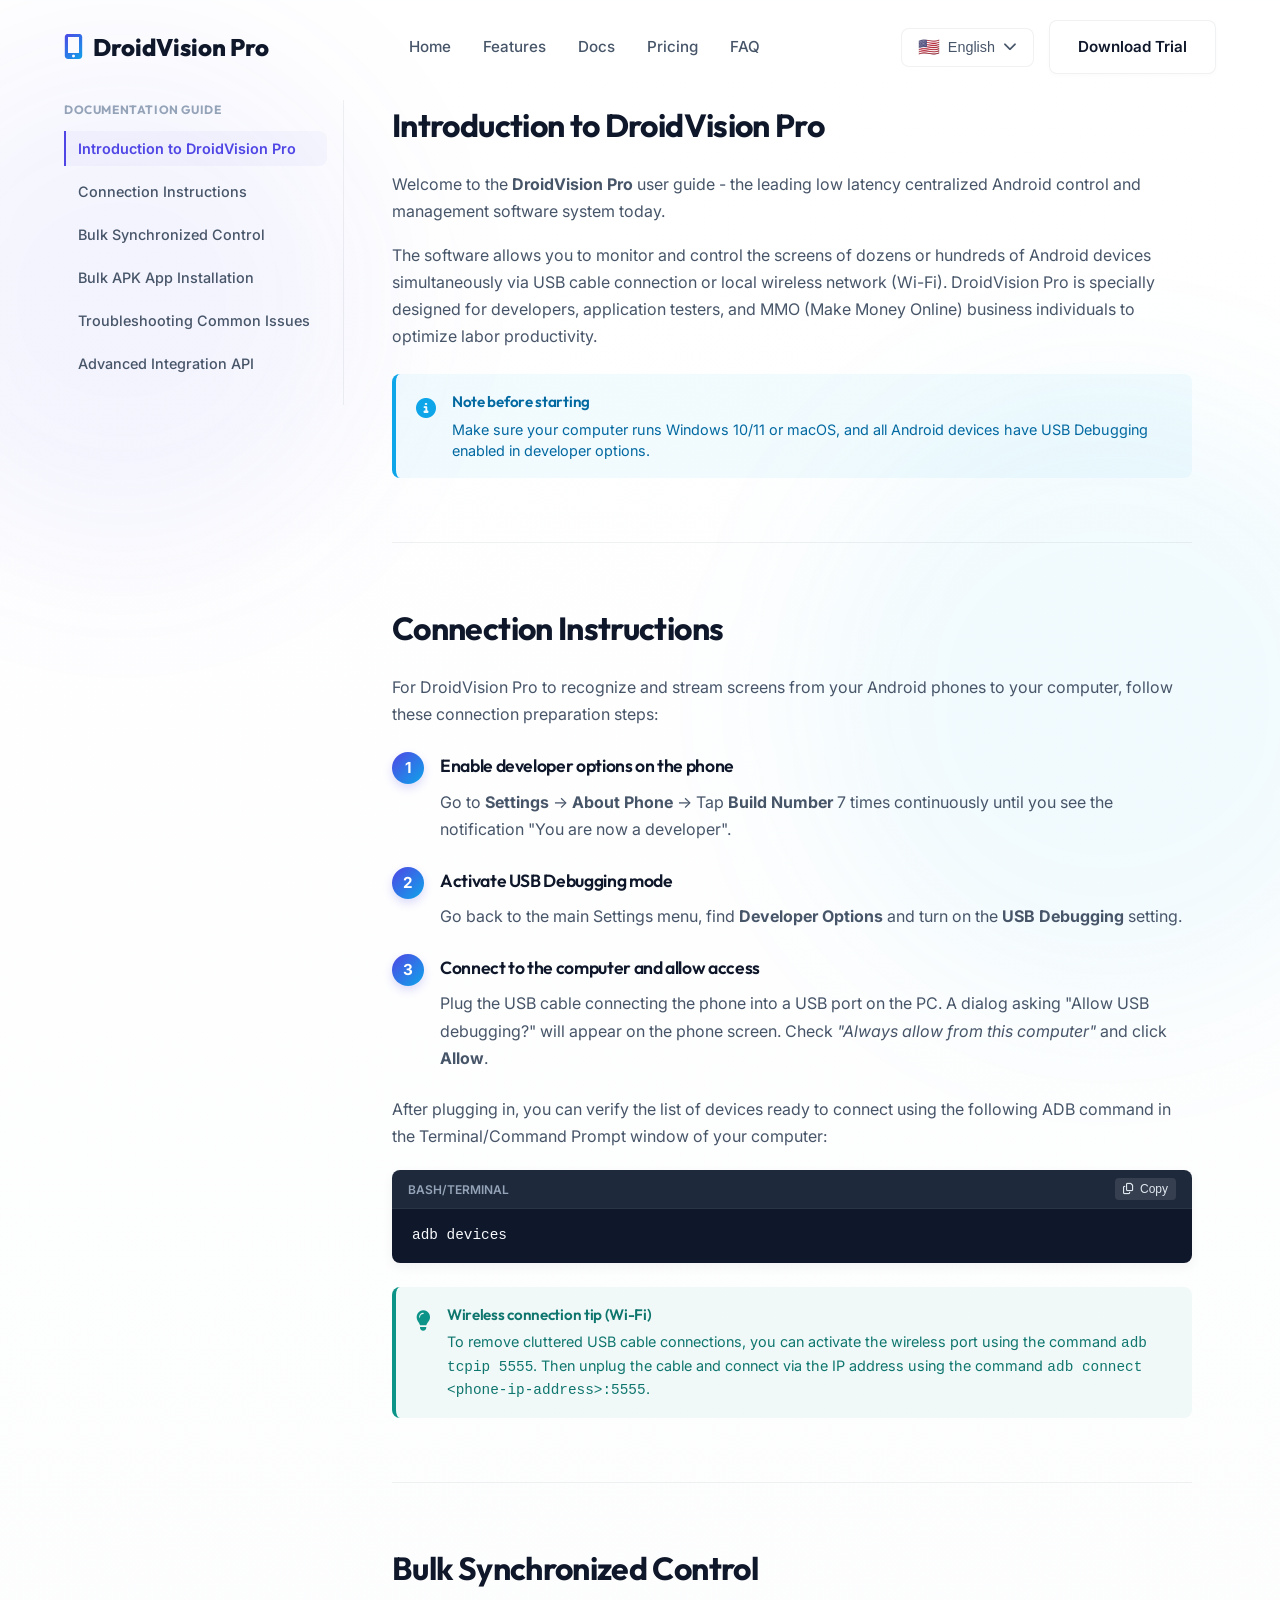
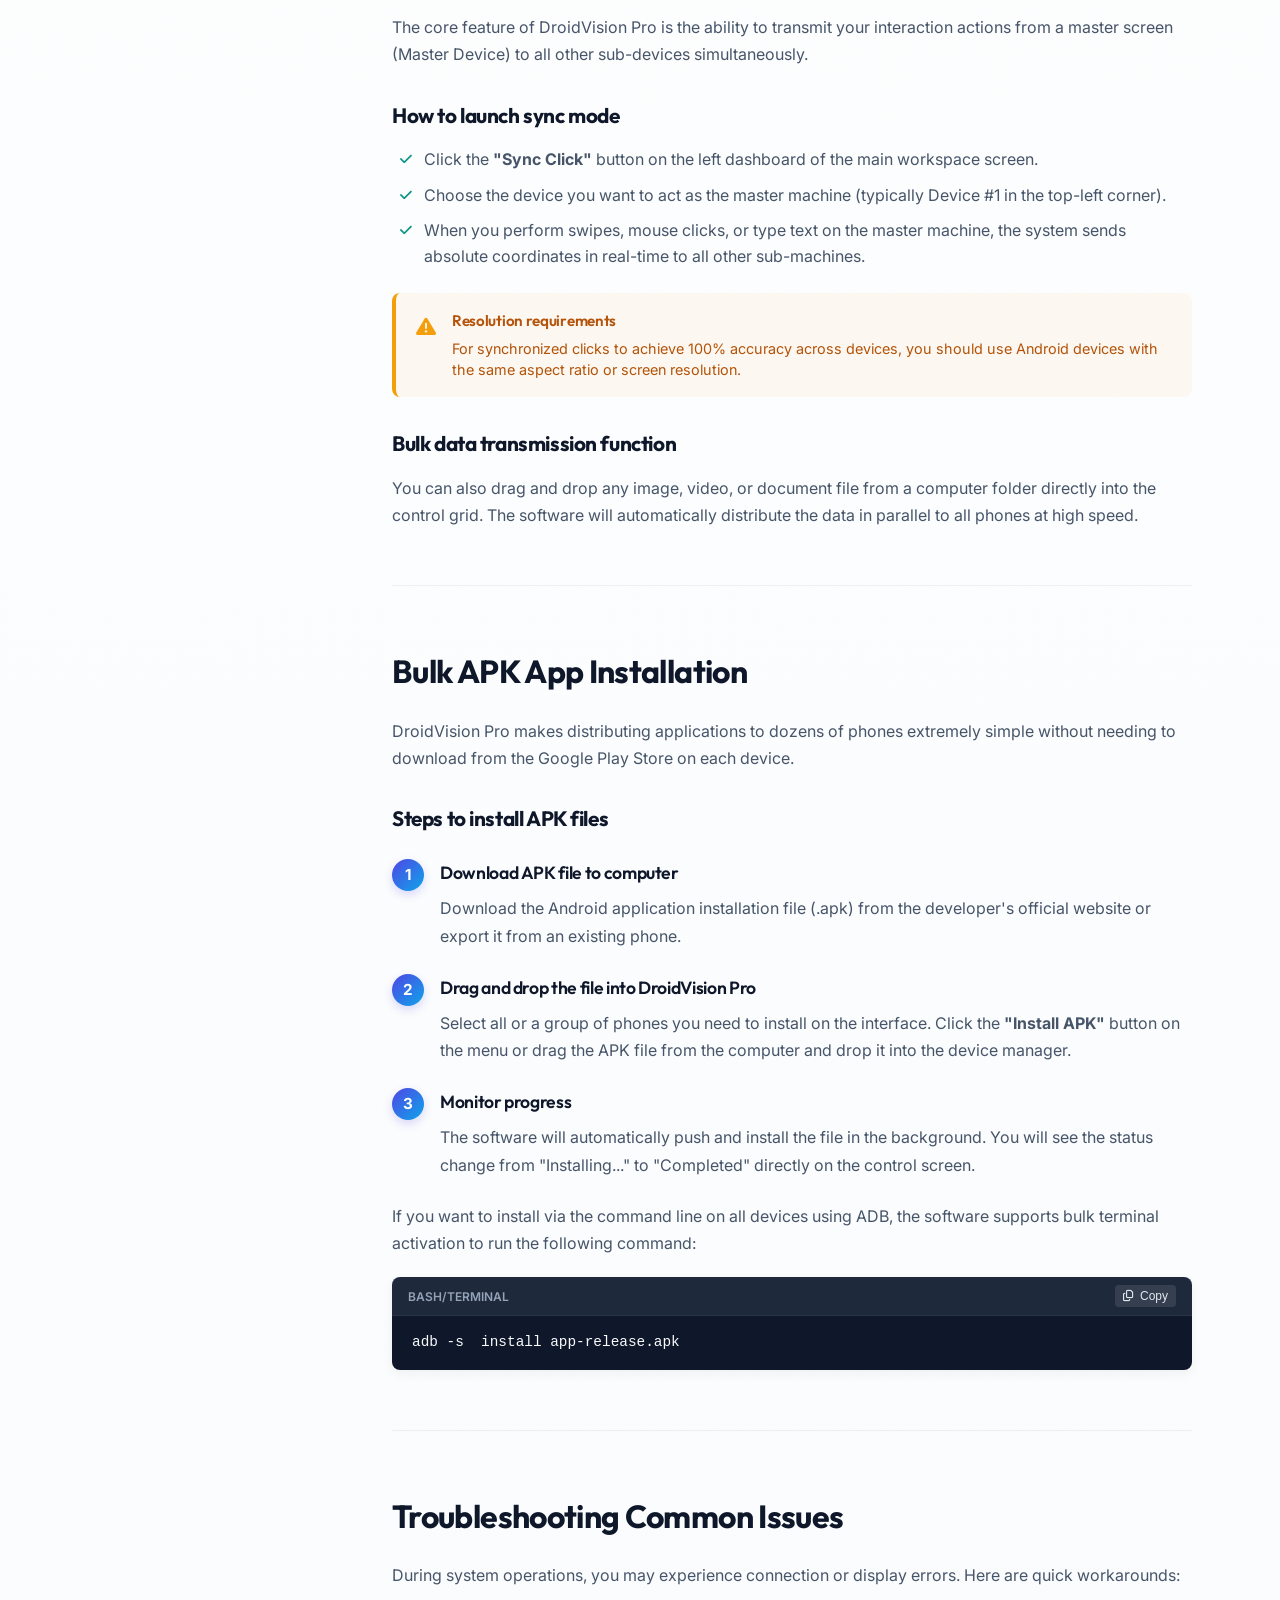
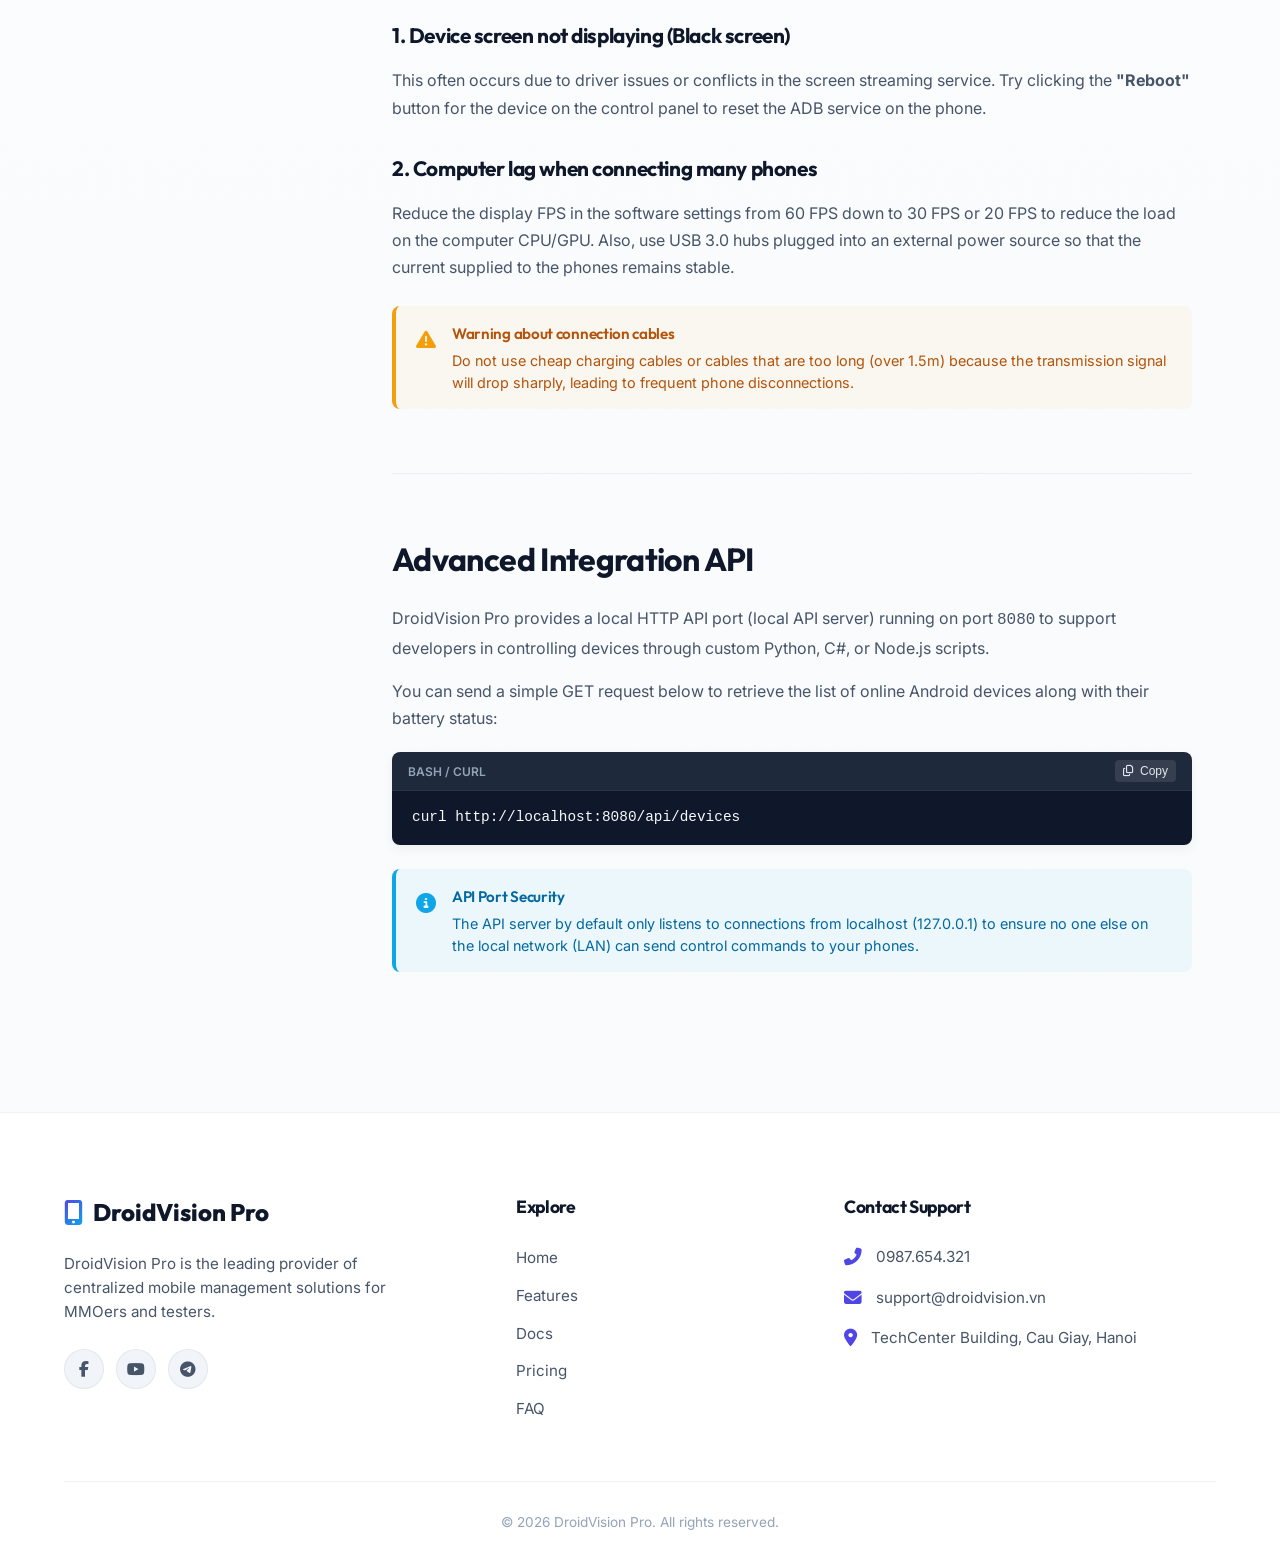
==== commit 5506fea7: "lan2" ====
--- a/docs.html
+++ b/docs.html
@@ -25,6 +25,25 @@
       </nav>
 
       <div class="nav-cta">
+        <!-- Language Selector -->
+        <div class="lang-selector">
+          <button class="lang-btn" id="lang-btn" aria-haspopup="true" aria-expanded="false">
+            <span id="current-lang-flag" class="flag-icon">🇻🇳</span>
+            <span id="current-lang-text">Tiếng Việt</span>
+            <i class="fas fa-chevron-down"></i>
+          </button>
+          <div class="lang-dropdown" id="lang-dropdown">
+            <a href="#" data-lang="vi" class="lang-option active"><span class="flag-icon">🇻🇳</span> Tiếng Việt</a>
+            <a href="#" data-lang="en" class="lang-option"><span class="flag-icon">🇺🇸</span> English</a>
+            <a href="#" data-lang="zh" class="lang-option"><span class="flag-icon">🇨🇳</span> 简体中文</a>
+            <a href="#" data-lang="ko" class="lang-option"><span class="flag-icon">🇰🇷</span> 한국어</a>
+            <a href="#" data-lang="th" class="lang-option"><span class="flag-icon">🇹🇭</span> ภาษาไทย</a>
+            <a href="#" data-lang="id" class="lang-option"><span class="flag-icon">🇮🇩</span> Bahasa Indonesia</a>
+            <a href="#" data-lang="ru" class="lang-option"><span class="flag-icon">🇷🇺</span> Русский</a>
+            <a href="#" data-lang="hi" class="lang-option"><span class="flag-icon">🇮🇳</span> हिन्दी</a>
+          </div>
+        </div>
+
         <a href="index.html#pricing" class="btn btn-secondary" id="header-cta">
           <!-- Động: CTA từ data.js -->
         </a>
@@ -110,6 +129,23 @@
 
   <!-- Script bổ trợ trang tài liệu -->
   <script>
+    // Định nghĩa nhãn sao chép đa ngôn ngữ
+    const copyBtnLabels = {
+      vi: { copy: "Sao chép", copied: "Đã sao chép" },
+      en: { copy: "Copy", copied: "Copied" },
+      zh: { copy: "复制", copied: "已复制" },
+      ko: { copy: "복사", copied: "복사됨" },
+      th: { copy: "คัดลอก", copied: "คัดลอกแล้ว" },
+      id: { copy: "Salin", copied: "Tersalin" },
+      ru: { copy: "Копировать", copied: "Скопировано" },
+      hi: { copy: "कॉपी करें", copied: "कॉपी हो गया" }
+    };
+
+    // Hàm lấy ngôn ngữ hiện tại
+    function getActiveLang() {
+      return window.detectPreferredLanguage ? window.detectPreferredLanguage() : (localStorage.getItem('preferredLanguage') || 'vi');
+    }
+
     // Hàm copy nội dung của code block
     function copyCode(button) {
       const container = button.closest('.docs-code-container');
@@ -117,10 +153,12 @@
       if (!codeElement) return;
 
       const codeText = codeElement.textContent;
+      const lang = getActiveLang();
+      const labels = copyBtnLabels[lang] || copyBtnLabels['vi'];
 
       navigator.clipboard.writeText(codeText).then(() => {
         const originalHTML = button.innerHTML;
-        button.innerHTML = '<i class="fas fa-check"></i> Đã sao chép';
+        button.innerHTML = `<i class="fas fa-check"></i> ${labels.copied}`;
         button.style.backgroundColor = 'rgba(16, 185, 129, 0.2)';
         button.style.color = '#10b981';
 
@@ -142,10 +180,30 @@
         return;
       }
 
-      // Đặt tiêu đề sidebar
+      const lang = getActiveLang();
+      const labels = copyBtnLabels[lang] || copyBtnLabels['vi'];
+
+      // Đặt tiêu đề sidebar và page title
       const sidebarTitle = document.getElementById('docs-sidebar-title');
       if (sidebarTitle && docs.title) {
         sidebarTitle.textContent = docs.title;
+        document.title = docs.title + " - DroidVision Pro";
+      }
+
+      // Đặt meta description động nếu có
+      const metaDesc = document.querySelector('meta[name="description"]');
+      if (metaDesc) {
+        const descMap = {
+          vi: "Hướng dẫn chi tiết cách kết nối thiết bị Android, điều khiển đồng bộ hàng loạt, cài đặt APK nhanh và khắc phục các sự có thường gặp trên DroidVision Pro.",
+          en: "Detailed guide on connecting Android devices, bulk synchronized control, fast APK installation, and troubleshooting common issues on DroidVision Pro.",
+          zh: "详细指南：在 DroidVision Pro 上连接安卓设备、批量同步控制、快速安装 APK 以及排除常见故障。",
+          ko: "DroidVision Pro에서 안드로이드 기기 연결, 대량 동기화 제어, 빠른 APK 설치 및 자주 발생하는 문제 해결에 대한 상세 가이드.",
+          th: "คู่มือโดยละเอียดเกี่ยวกับการเชื่อมต่ออุปกรณ์แอนดรอยด์, การควบคุมพร้อมกันแบบกลุ่ม, การติดตั้ง APK อย่างรวดเร็ว และการแก้ไขปัญหาที่พบบ่อยบน DroidVision Pro",
+          id: "Panduan terperinci tentang cara menghubungkan perangkat Android, kontrol sinkron massal, instalasi APK cepat, dan penyelesaian masalah umum pada DroidVision Pro.",
+          ru: "Подробное руководство по подключению устройств Android, массовому синхронному управлению, быстрой установке APK и устранению типичных неполадок в DroidVision Pro.",
+          hi: "DroidVision Pro पर एंड्रॉइड डिवाइस कनेक्ट करने, थोक सिंक्रनाइज़ नियंत्रण, त्वरित एपीके इंस्टॉलेशन और सामान्य समस्याओं के निवारण पर विस्तृत मार्गदर्शिका।"
+        };
+        metaDesc.setAttribute('content', descMap[lang] || descMap['vi']);
       }
 
       // Render danh mục bên trái
@@ -194,7 +252,7 @@
                   <div class="docs-code-container">
                     <div class="docs-code-header">
                       <span class="docs-code-lang">${block.lang}</span>
-                      <button class="docs-copy-btn" onclick="copyCode(this)"><i class="far fa-copy"></i> Sao chép</button>
+                      <button class="docs-copy-btn" onclick="copyCode(this)"><i class="far fa-copy"></i> ${labels.copy}</button>
                     </div>
                     <div class="docs-code-pre">
                       <pre><code>${block.code}</code></pre>
--- a/style.css
+++ b/style.css
@@ -2118,3 +2118,145 @@
   }
 }
 
+
+/* ========================================================
+   LANGUAGE SELECTOR STYLES (PREMIUM MULTI-LANG)
+   ======================================================== */
+.lang-selector {
+  position: relative;
+  margin-right: 15px;
+}
+
+.lang-btn {
+  display: inline-flex;
+  align-items: center;
+  gap: 8px;
+  background: #ffffff;
+  border: 1px solid var(--border-color);
+  padding: 8px 16px;
+  border-radius: var(--radius-sm);
+  font-size: 0.9rem;
+  font-weight: 500;
+  color: var(--text-secondary);
+  cursor: pointer;
+  transition: var(--transition-fast);
+}
+
+.lang-btn:hover {
+  background: var(--bg-section-alt);
+  color: var(--text-primary);
+}
+
+.lang-btn i {
+  font-size: 0.85rem;
+}
+
+.lang-btn i.fa-globe {
+  color: var(--color-primary);
+}
+
+.lang-dropdown {
+  position: absolute;
+  top: calc(100% + 8px);
+  right: 0;
+  background: rgba(255, 255, 255, 0.98);
+  backdrop-filter: blur(10px);
+  border: 1px solid var(--border-color);
+  border-radius: var(--radius-sm);
+  box-shadow: var(--shadow-card);
+  min-width: 190px;
+  padding: 6px 0;
+  display: none;
+  z-index: 1100;
+  animation: slideDown 0.2s ease;
+}
+
+.lang-dropdown.show {
+  display: block;
+}
+
+.lang-option {
+  display: flex;
+  align-items: center;
+  gap: 10px;
+  padding: 10px 16px;
+  font-size: 0.9rem;
+  color: var(--text-secondary);
+  transition: var(--transition-fast);
+  cursor: pointer;
+}
+
+.lang-option:hover {
+  background: rgba(79, 70, 229, 0.05);
+  color: var(--color-primary);
+}
+
+.lang-option.active {
+  background: rgba(79, 70, 229, 0.08);
+  color: var(--color-primary);
+  font-weight: 600;
+}
+
+.flag-icon {
+  font-size: 1.1rem;
+}
+
+@keyframes slideDown {
+  from {
+    opacity: 0;
+    transform: translateY(-8px);
+  }
+  to {
+    opacity: 1;
+    transform: translateY(0);
+  }
+}
+
+/* Mobile Language Selector styling */
+.mobile-lang-selector {
+  margin-top: 20px;
+  width: 80%;
+  border-top: 1px solid var(--border-color);
+  padding-top: 15px;
+}
+
+.mobile-lang-options {
+  display: grid;
+  grid-template-columns: 1fr 1fr;
+  gap: 8px;
+}
+
+.mobile-lang-opt {
+  display: flex;
+  align-items: center;
+  gap: 6px;
+  padding: 8px 12px;
+  background: rgba(15, 23, 42, 0.03);
+  border: 1px solid var(--border-color);
+  border-radius: 6px;
+  font-size: 0.8rem;
+  font-weight: 500;
+  color: var(--text-secondary);
+  justify-content: center;
+  cursor: pointer;
+  transition: var(--transition-fast);
+}
+
+.mobile-lang-opt:hover {
+  background: rgba(15, 23, 42, 0.06);
+}
+
+.mobile-lang-opt.active {
+  background: rgba(79, 70, 229, 0.08);
+  border-color: rgba(79, 70, 229, 0.2);
+  color: var(--color-primary);
+  font-weight: 600;
+}
+
+@media (max-width: 768px) {
+  .lang-selector {
+    display: none; /* Hide desktop selector on mobile */
+  }
+}
+
+
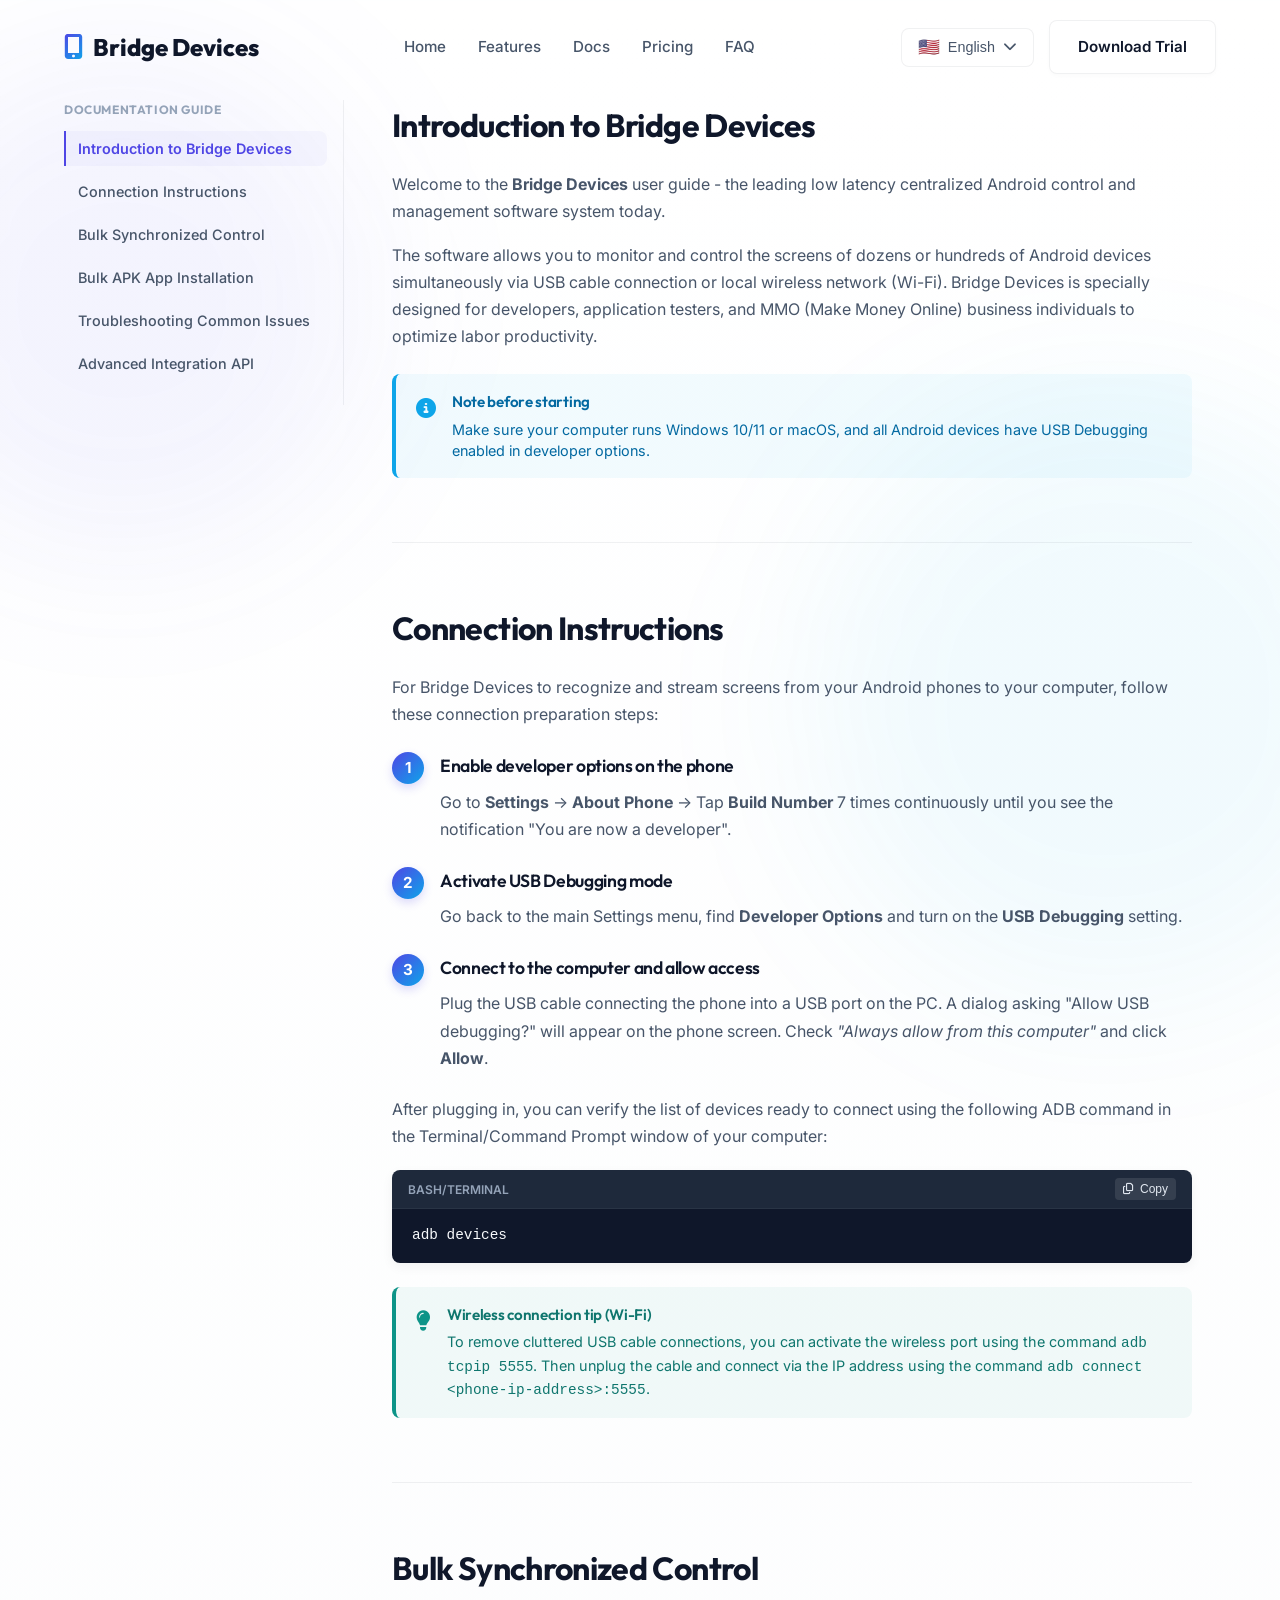
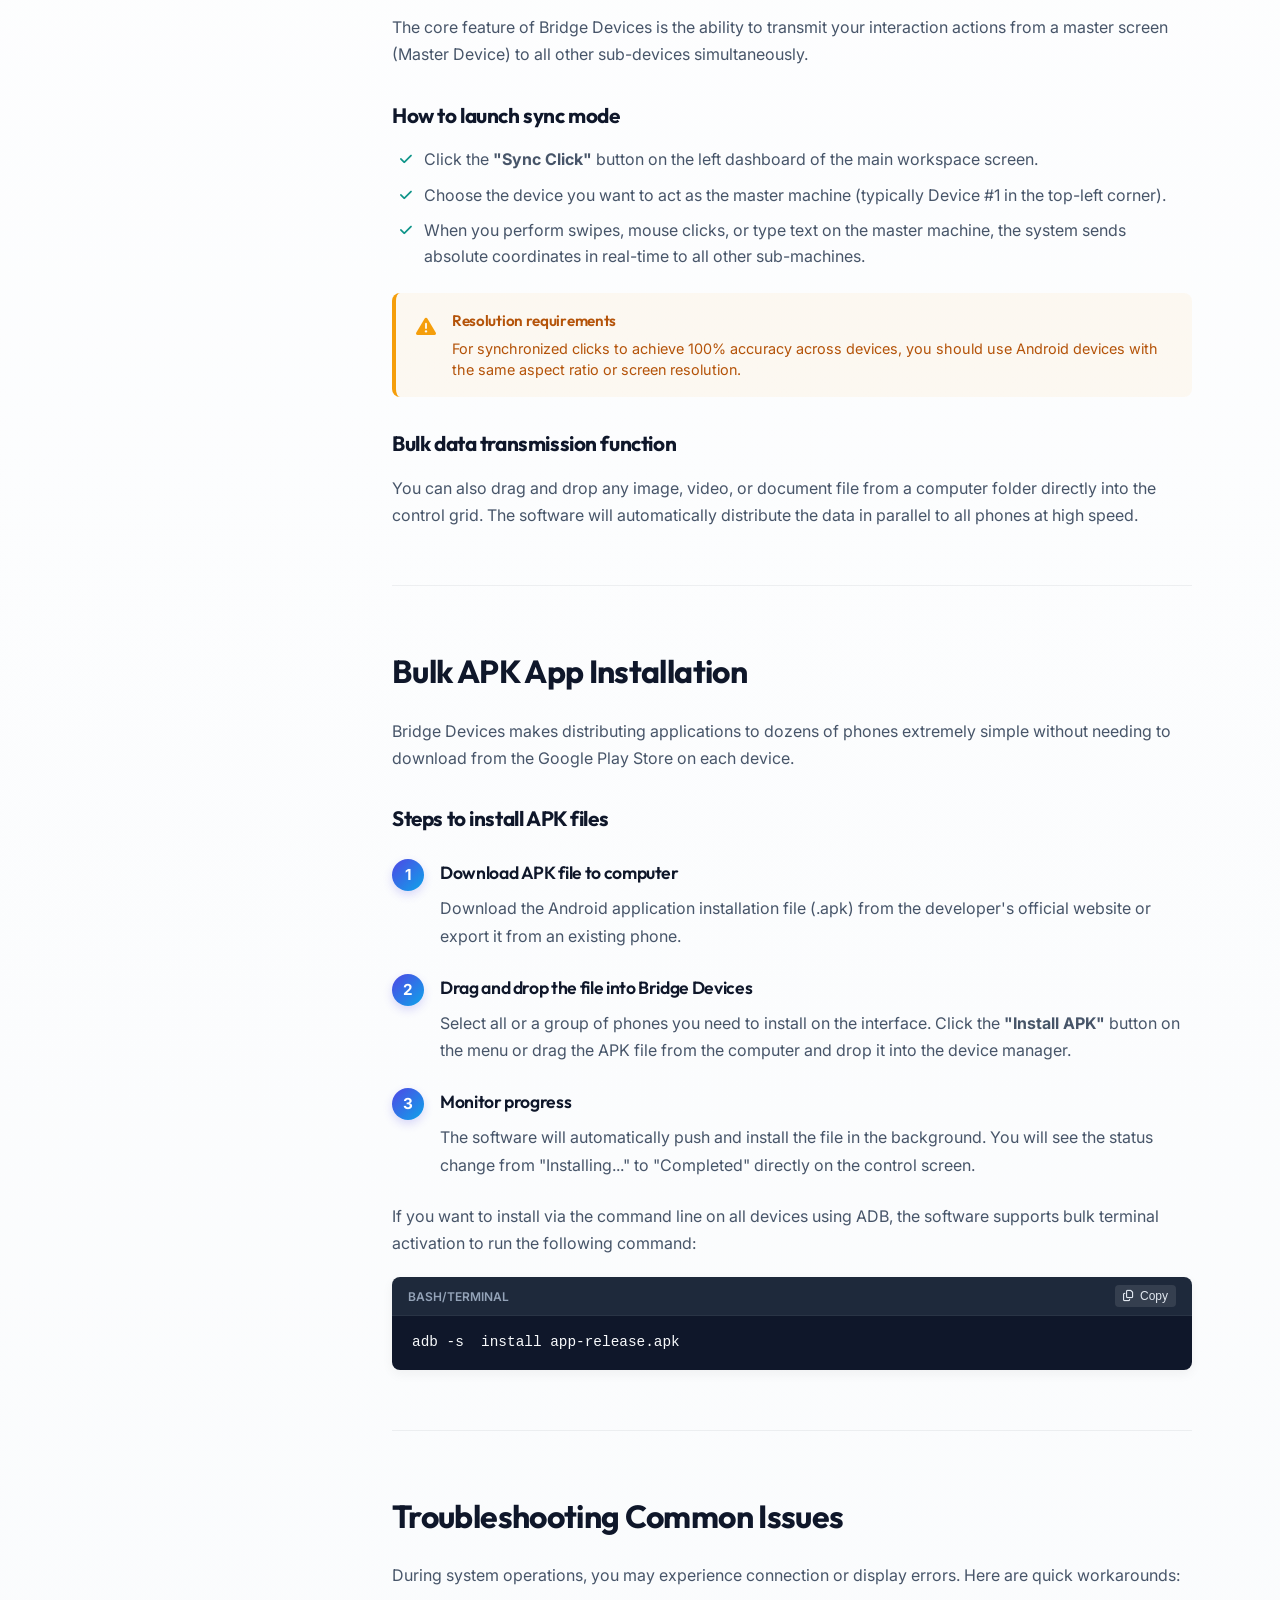
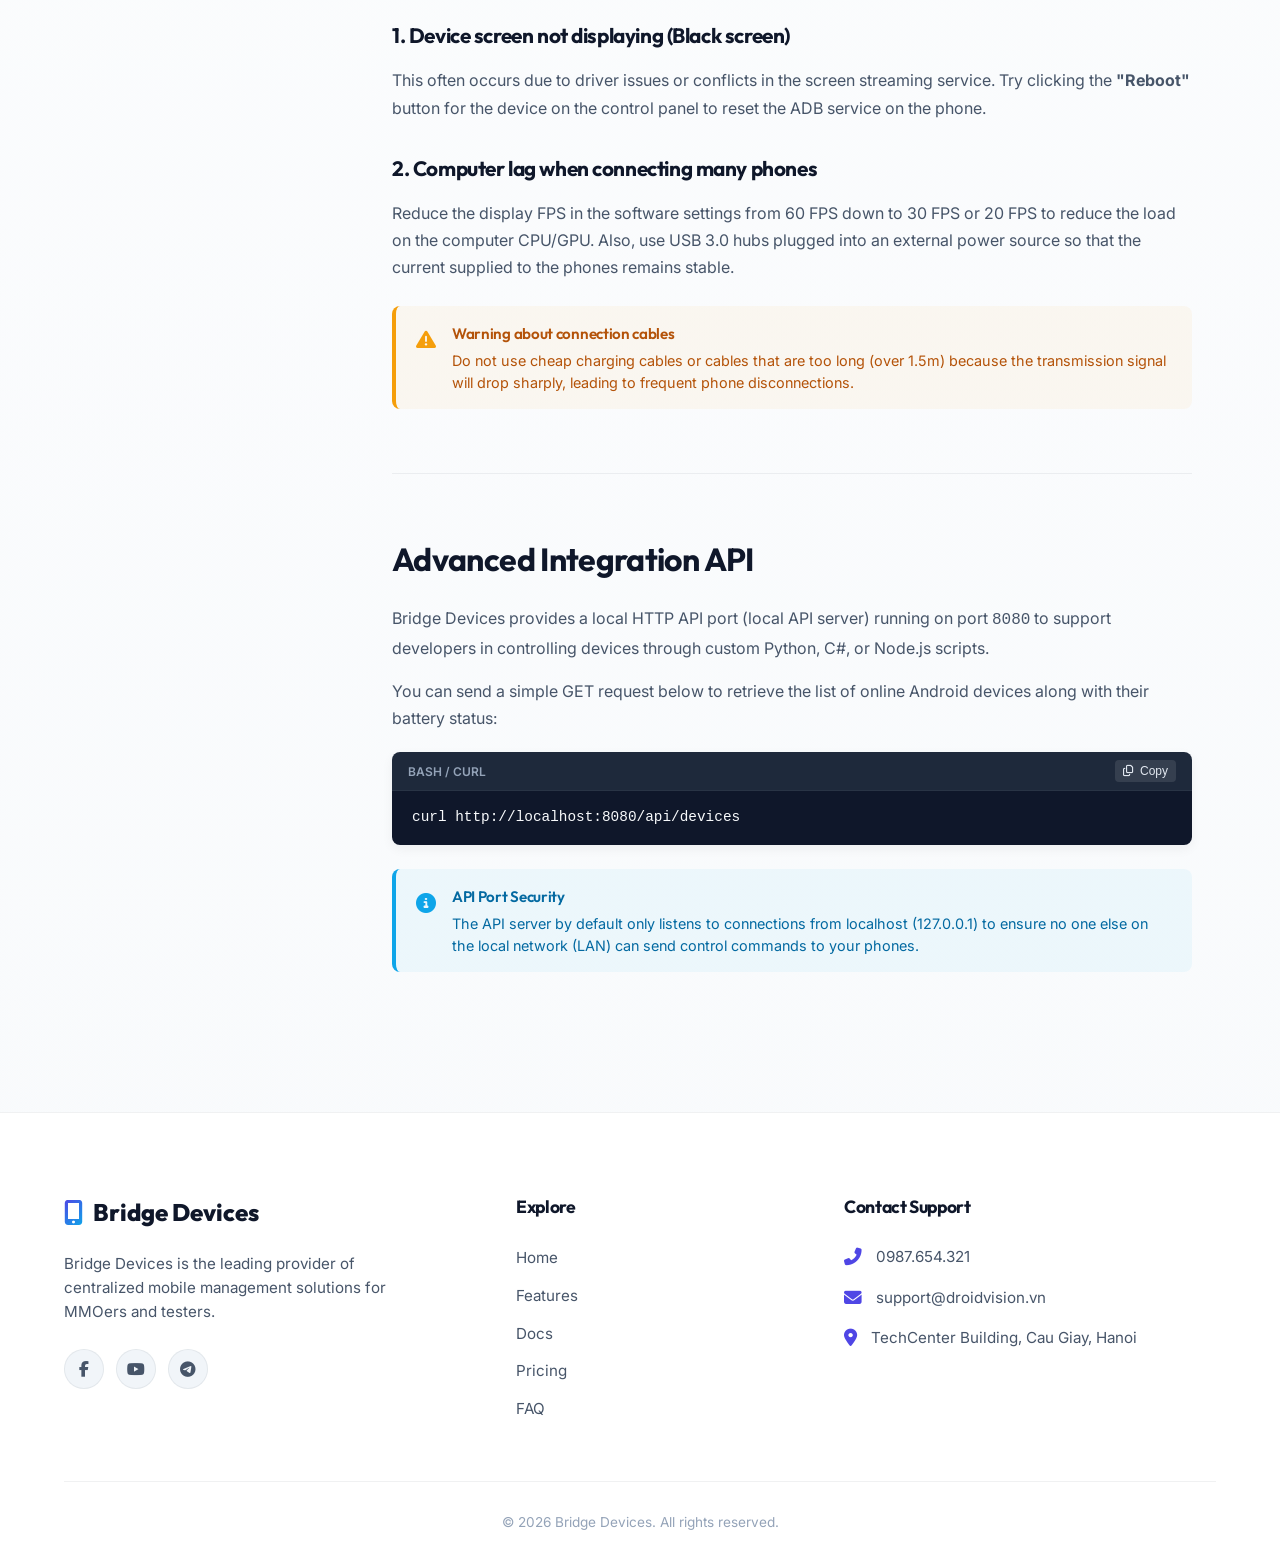
==== commit 437f4c3c: "update2506" ====
--- a/docs.html
+++ b/docs.html
@@ -3,8 +3,8 @@
 <head>
   <meta charset="UTF-8">
   <meta name="viewport" content="width=device-width, initial-scale=1.0">
-  <title>Tài liệu hướng dẫn - DroidVision Pro</title>
-  <meta name="description" content="Hướng dẫn chi tiết cách kết nối thiết bị Android, điều khiển đồng bộ hàng loạt, cài đặt APK nhanh và khắc phục các sự cố thường gặp trên DroidVision Pro.">
+  <title>Tài liệu hướng dẫn - Bridge Devices</title>
+  <meta name="description" content="Hướng dẫn chi tiết cách kết nối thiết bị Android, điều khiển đồng bộ hàng loạt, cài đặt APK nhanh và khắc phục các sự cố thường gặp trên Bridge Devices.">
   
   <!-- Font Awesome Icons -->
   <link rel="stylesheet" href="https://cdnjs.cloudflare.com/ajax/libs/font-awesome/6.4.0/css/all.min.css">
@@ -187,21 +187,21 @@
       const sidebarTitle = document.getElementById('docs-sidebar-title');
       if (sidebarTitle && docs.title) {
         sidebarTitle.textContent = docs.title;
-        document.title = docs.title + " - DroidVision Pro";
+        document.title = docs.title + " - Bridge Devices";
       }
 
       // Đặt meta description động nếu có
       const metaDesc = document.querySelector('meta[name="description"]');
       if (metaDesc) {
         const descMap = {
-          vi: "Hướng dẫn chi tiết cách kết nối thiết bị Android, điều khiển đồng bộ hàng loạt, cài đặt APK nhanh và khắc phục các sự có thường gặp trên DroidVision Pro.",
-          en: "Detailed guide on connecting Android devices, bulk synchronized control, fast APK installation, and troubleshooting common issues on DroidVision Pro.",
-          zh: "详细指南：在 DroidVision Pro 上连接安卓设备、批量同步控制、快速安装 APK 以及排除常见故障。",
-          ko: "DroidVision Pro에서 안드로이드 기기 연결, 대량 동기화 제어, 빠른 APK 설치 및 자주 발생하는 문제 해결에 대한 상세 가이드.",
-          th: "คู่มือโดยละเอียดเกี่ยวกับการเชื่อมต่ออุปกรณ์แอนดรอยด์, การควบคุมพร้อมกันแบบกลุ่ม, การติดตั้ง APK อย่างรวดเร็ว และการแก้ไขปัญหาที่พบบ่อยบน DroidVision Pro",
-          id: "Panduan terperinci tentang cara menghubungkan perangkat Android, kontrol sinkron massal, instalasi APK cepat, dan penyelesaian masalah umum pada DroidVision Pro.",
-          ru: "Подробное руководство по подключению устройств Android, массовому синхронному управлению, быстрой установке APK и устранению типичных неполадок в DroidVision Pro.",
-          hi: "DroidVision Pro पर एंड्रॉइड डिवाइस कनेक्ट करने, थोक सिंक्रनाइज़ नियंत्रण, त्वरित एपीके इंस्टॉलेशन और सामान्य समस्याओं के निवारण पर विस्तृत मार्गदर्शिका।"
+          vi: "Hướng dẫn chi tiết cách kết nối thiết bị Android, điều khiển đồng bộ hàng loạt, cài đặt APK nhanh và khắc phục các sự có thường gặp trên Bridge Devices.",
+          en: "Detailed guide on connecting Android devices, bulk synchronized control, fast APK installation, and troubleshooting common issues on Bridge Devices.",
+          zh: "详细指南：在 Bridge Devices 上连接安卓设备、批量同步控制、快速安装 APK 以及排除常见故障。",
+          ko: "Bridge Devices에서 안드로이드 기기 연결, 대량 동기화 제어, 빠른 APK 설치 및 자주 발생하는 문제 해결에 대한 상세 가이드.",
+          th: "คู่มือโดยละเอียดเกี่ยวกับการเชื่อมต่ออุปกรณ์แอนดรอยด์, การควบคุมพร้อมกันแบบกลุ่ม, การติดตั้ง APK อย่างรวดเร็ว และการแก้ไขปัญหาที่พบบ่อยบน Bridge Devices",
+          id: "Panduan terperinci tentang cara menghubungkan perangkat Android, kontrol sinkron massal, instalasi APK cepat, dan penyelesaian masalah umum pada Bridge Devices.",
+          ru: "Подробное руководство по подключению устройств Android, массовому синхронному управлению, быстрой установке APK и устранению типичных неполадок в Bridge Devices.",
+          hi: "Bridge Devices पर एंड्रॉइड डिवाइस कनेक्ट करने, थोक सिंक्रनाइज़ नियंत्रण, त्वरित एपीके इंस्टॉलेशन और सामान्य समस्याओं के निवारण पर विस्तृत मार्गदर्शिका।"
         };
         metaDesc.setAttribute('content', descMap[lang] || descMap['vi']);
       }
--- a/style.css
+++ b/style.css
@@ -2259,4 +2259,99 @@
   }
 }
 
-
+/* --- Lightbox Modal --- */
+.lightbox {
+  position: fixed;
+  top: 0;
+  left: 0;
+  width: 100%;
+  height: 100%;
+  background: rgba(15, 23, 42, 0.85); /* Slate 900 background with transparency */
+  backdrop-filter: blur(12px);
+  -webkit-backdrop-filter: blur(12px);
+  display: flex;
+  align-items: center;
+  justify-content: center;
+  z-index: 9999;
+  opacity: 0;
+  pointer-events: none;
+  transition: opacity 0.3s cubic-bezier(0.4, 0, 0.2, 1);
+}
+
+.lightbox.active {
+  opacity: 1;
+  pointer-events: auto;
+}
+
+.lightbox-close {
+  position: absolute;
+  top: 24px;
+  right: 24px;
+  background: rgba(255, 255, 255, 0.1);
+  border: 1px solid rgba(255, 255, 255, 0.2);
+  color: #ffffff;
+  font-size: 2rem;
+  width: 48px;
+  height: 48px;
+  border-radius: 50%;
+  cursor: pointer;
+  display: flex;
+  align-items: center;
+  justify-content: center;
+  transition: var(--transition-normal);
+  z-index: 10000;
+  line-height: 1;
+  padding-bottom: 4px; /* Align &times; */
+}
+
+.lightbox-close:hover {
+  background: #ffffff;
+  color: var(--text-primary);
+  transform: rotate(90deg);
+}
+
+.lightbox-content {
+  max-width: 90%;
+  max-height: 85%;
+  display: flex;
+  flex-direction: column;
+  align-items: center;
+  justify-content: center;
+  position: relative;
+  transform: scale(0.95);
+  transition: transform 0.3s cubic-bezier(0.34, 1.56, 0.64, 1); /* Bounce transition */
+}
+
+.lightbox.active .lightbox-content {
+  transform: scale(1);
+}
+
+.lightbox-img {
+  max-width: 100%;
+  max-height: 80vh;
+  object-fit: contain;
+  border-radius: var(--radius-md);
+  box-shadow: 0 25px 50px -12px rgba(0, 0, 0, 0.7);
+  border: 1px solid rgba(255, 255, 255, 0.1);
+  cursor: zoom-out;
+}
+
+.lightbox-caption {
+  color: #ffffff;
+  margin-top: 16px;
+  font-size: 1rem;
+  font-weight: 500;
+  text-align: center;
+  text-shadow: 0 2px 4px rgba(0, 0, 0, 0.5);
+}
+
+/* Add cursor pointer to zoomable images */
+.gallery-card {
+  cursor: pointer;
+}
+
+.feature-showcase-img {
+  cursor: pointer;
+}
+
+
